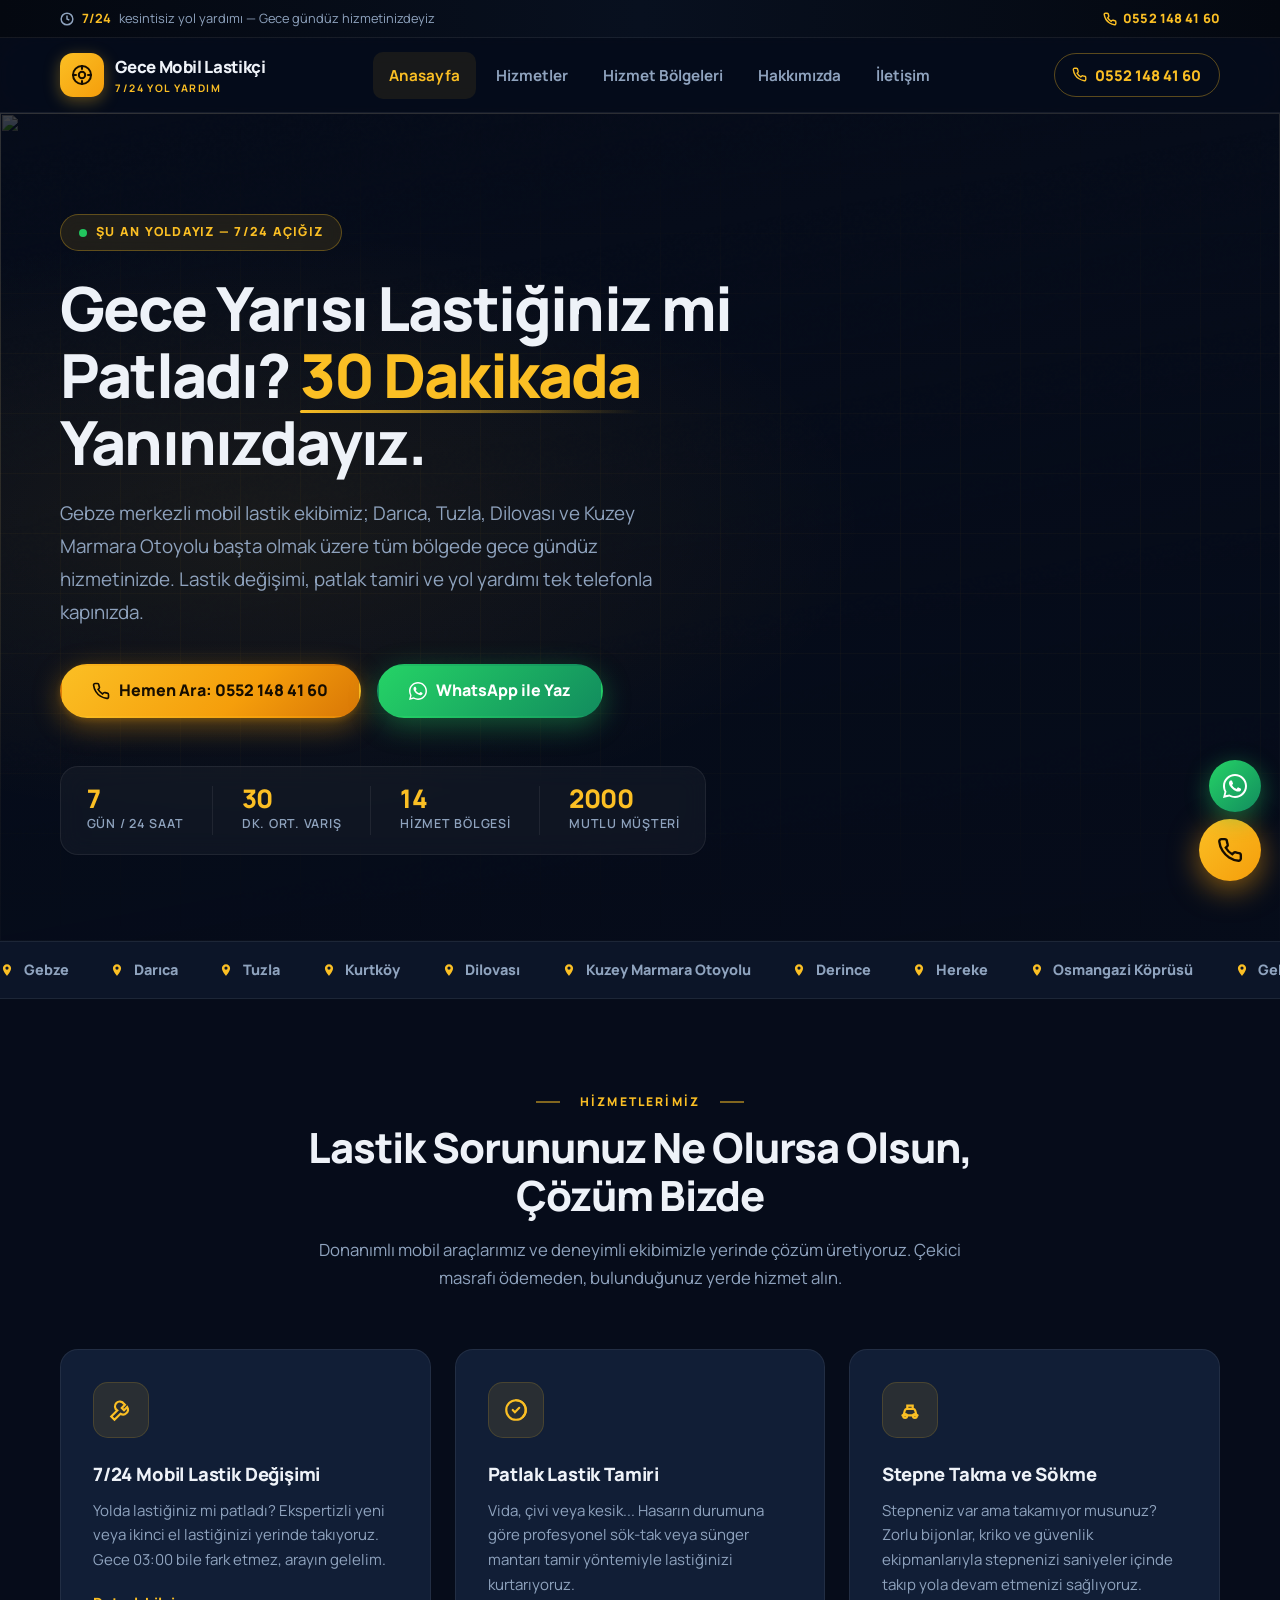
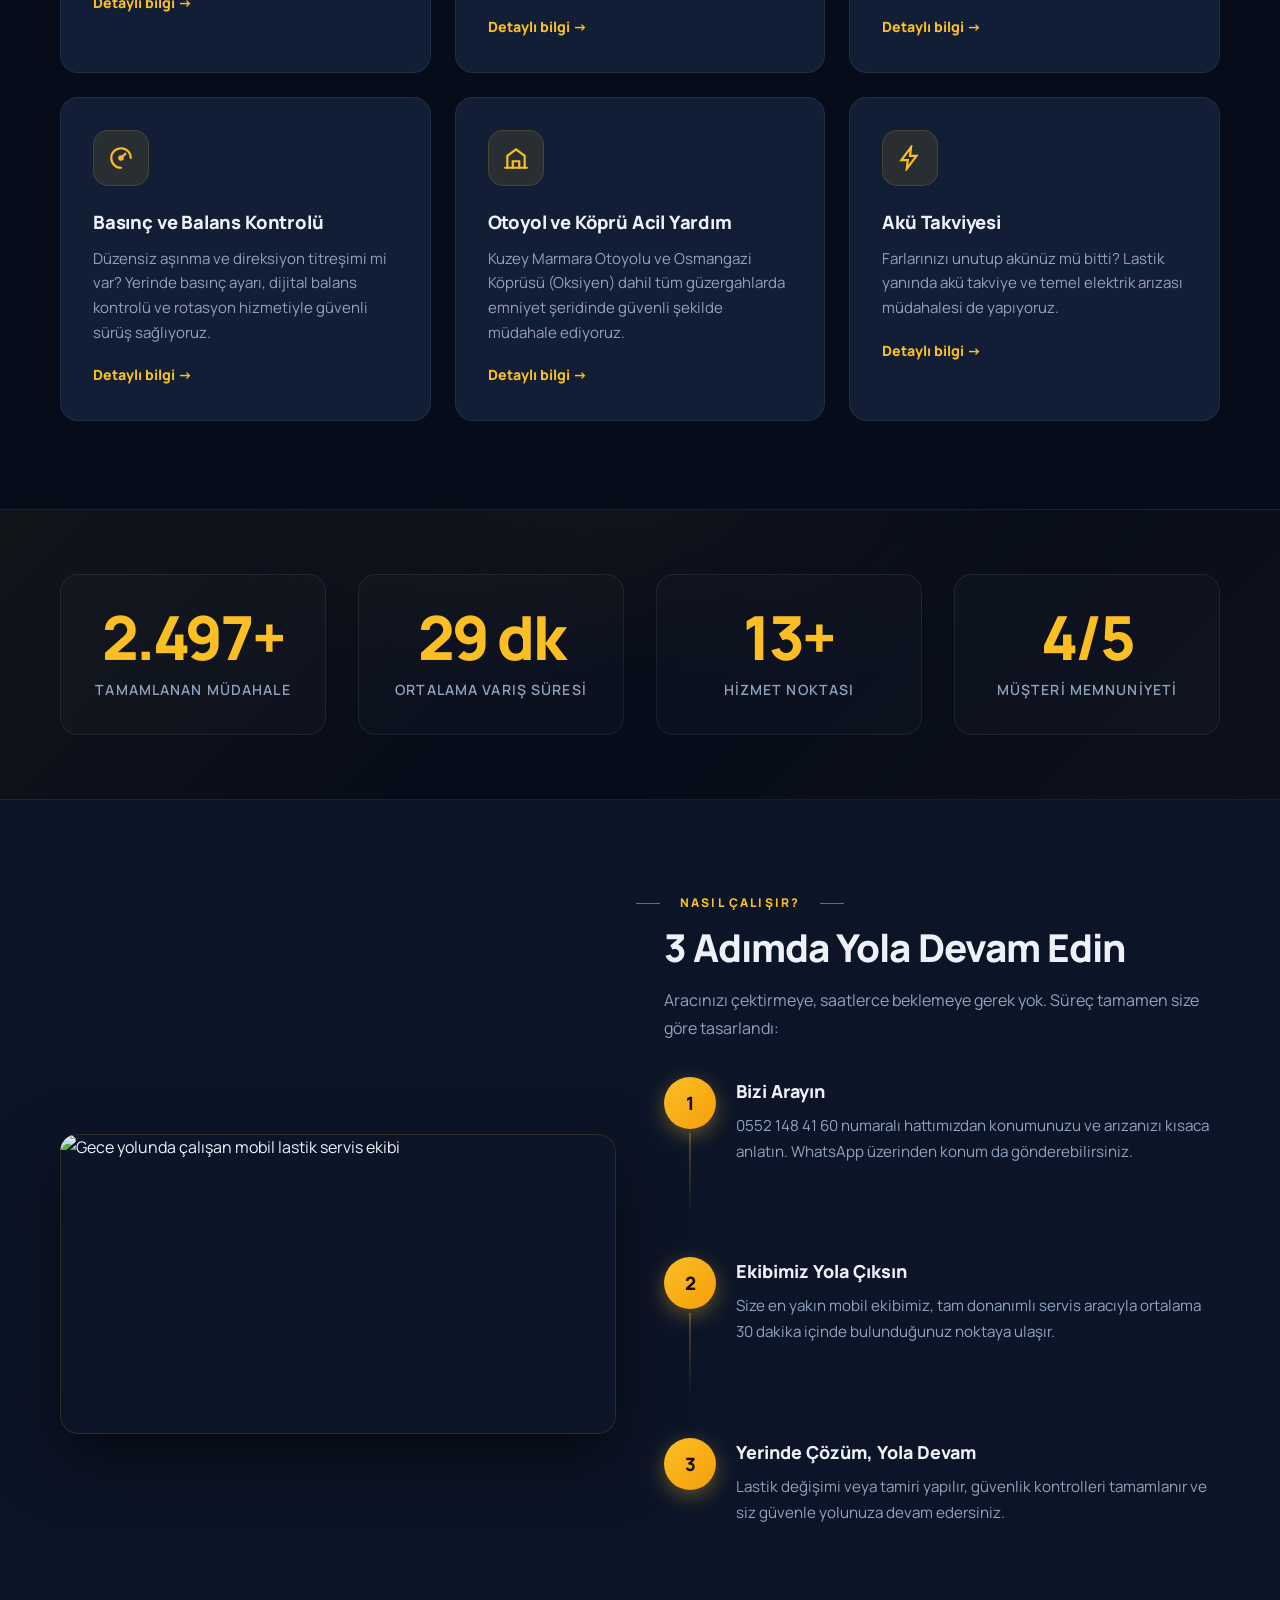
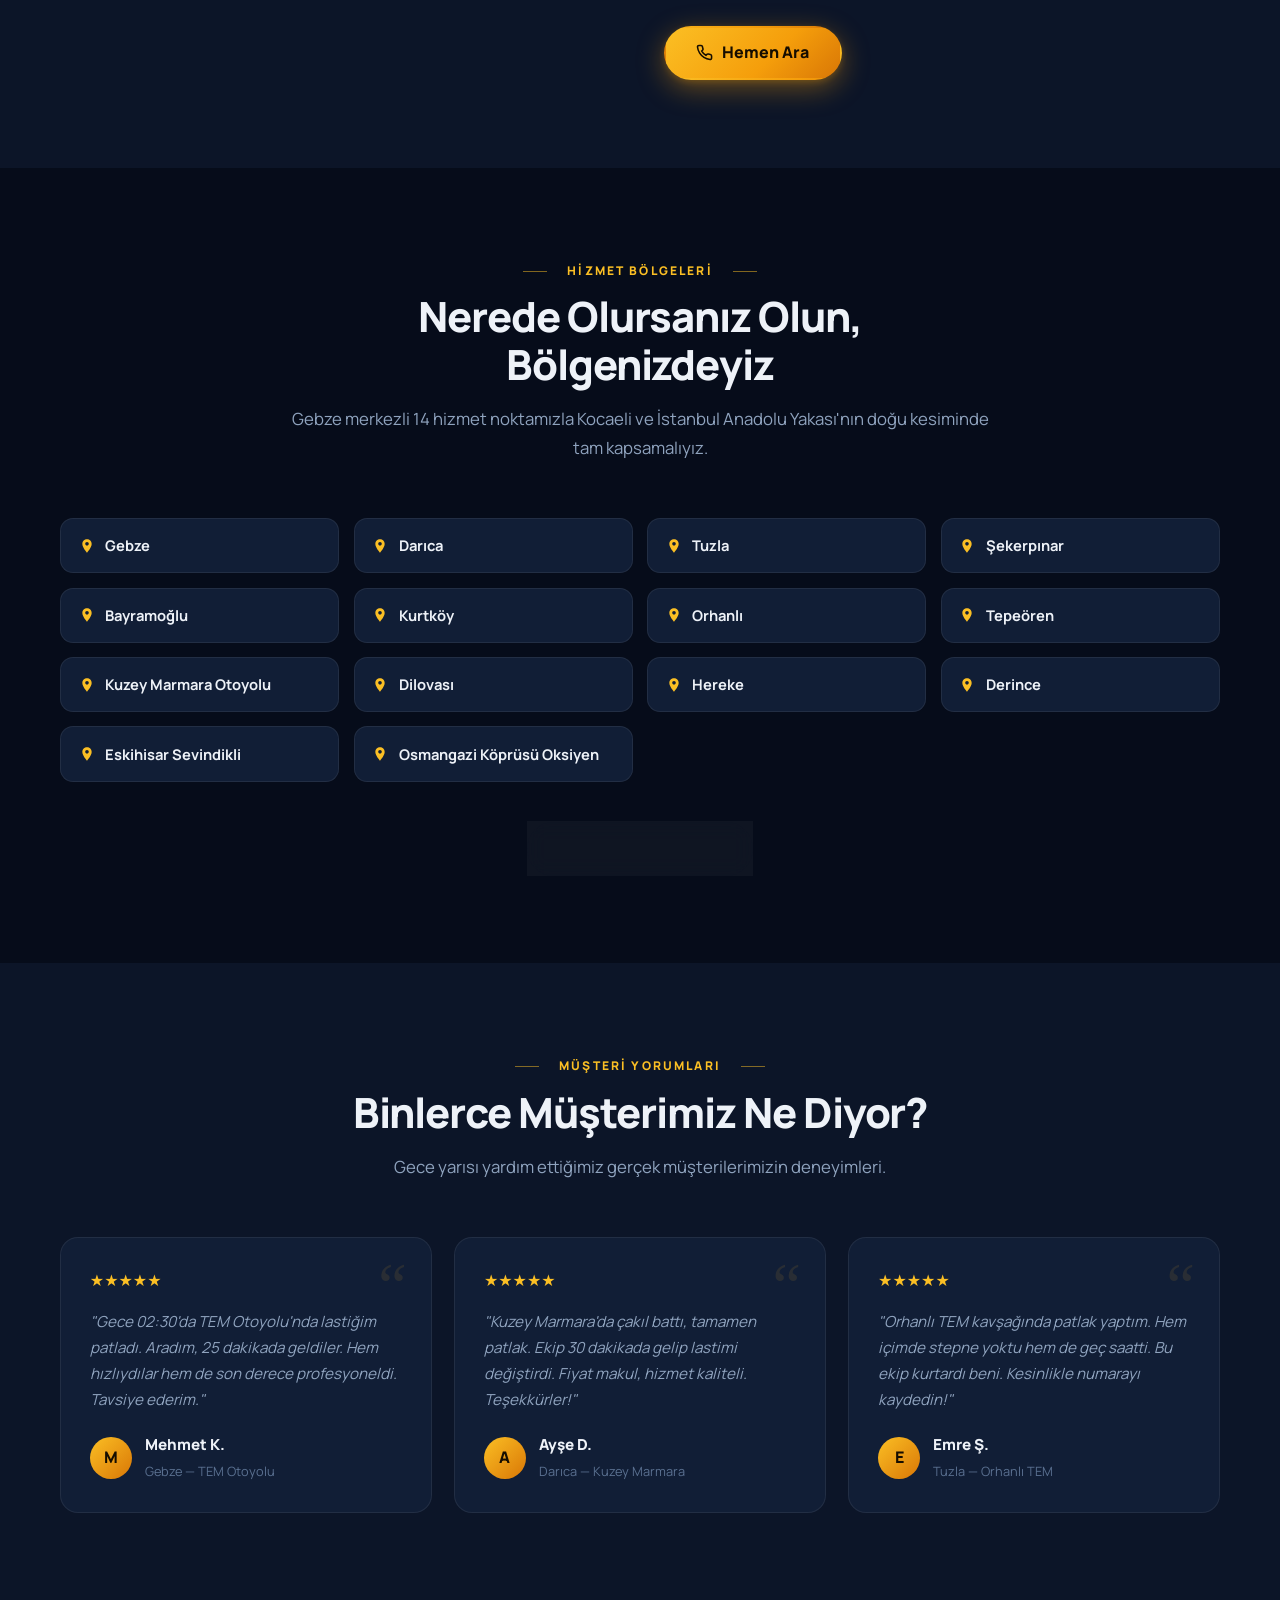
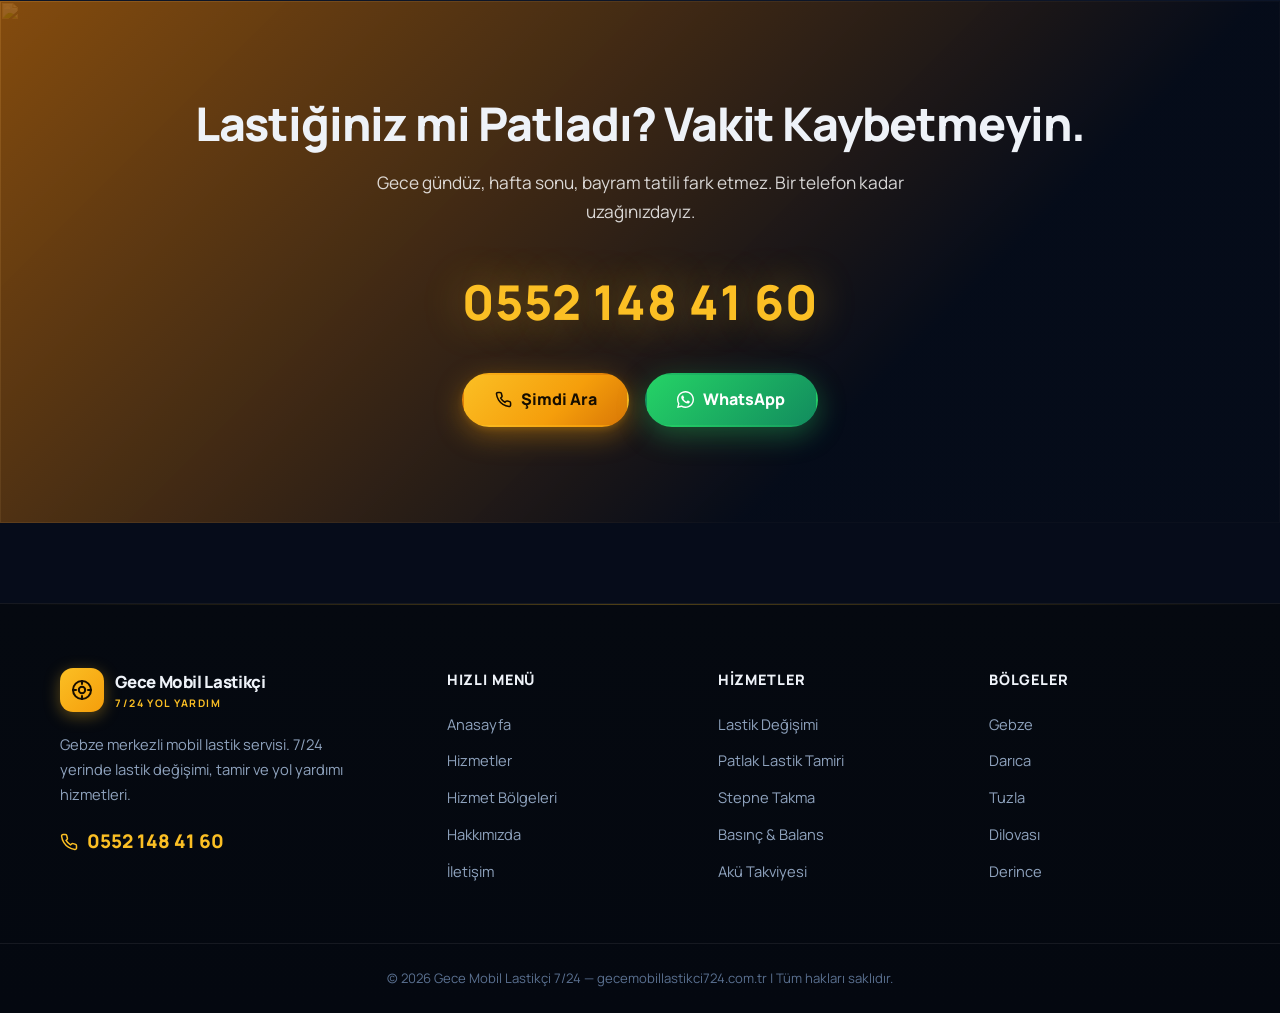
==== index.html @ 2368f2b9 "feat: initial production release - Premium dark design system (CSS v2.0) - index.html: hero, service" ====
<!DOCTYPE html>
<html lang="tr">
<head>
  <meta charset="UTF-8">
  <meta name="viewport" content="width=device-width, initial-scale=1.0">
  <title>Gece Mobil Lastikçi 7/24 | Gebze, Darıca, Tuzla 7/24 Yol Yardım</title>
  <meta name="description" content="Gece mobil lastikçi 7/24: Gebze, Darıca, Tuzla, Dilovası, Kocaeli ve çevresinde gece gündüz yanınızdayız. Patlak lastik tamiri, lastik değişimi, stepne takma. 30 dakikada kapınızda: 0552 148 41 60">
  <meta name="keywords" content="gece lastikçi, mobil lastikçi, 7/24 lastikçi, gebze lastikçi, darıca lastikçi, tuzla lastikçi, patlak lastik tamiri, yol yardım, kuzey marmara otoyolu lastikçi">
  <meta name="robots" content="index, follow">
  <meta name="author" content="Gece Mobil Lastikçi 7/24">
  <link rel="canonical" href="https://gecemobillastikci724.com.tr/">
  <meta name="geo.region" content="TR-41">
  <meta name="geo.placename" content="Gebze, Kocaeli">

  <!-- Open Graph -->
  <meta property="og:type" content="website">
  <meta property="og:locale" content="tr_TR">
  <meta property="og:site_name" content="Gece Mobil Lastikçi 7/24">
  <meta property="og:title" content="Gece Mobil Lastikçi 7/24 | Gece Yarısı Bile 30 Dakikada Yanınızda">
  <meta property="og:description" content="Gebze, Darıca, Tuzla, Dilovası ve Kuzey Marmara Otoyolu'nda 7/24 mobil lastik hizmeti. Patlak lastik mi? Hemen arayın: 0552 148 41 60">
  <meta property="og:url" content="https://gecemobillastikci724.com.tr/">
  <meta property="og:image" content="https://images.unsplash.com/photo-1511919884226-fd3cad34687c?w=1200&q=80">

  <!-- Twitter -->
  <meta name="twitter:card" content="summary_large_image">
  <meta name="twitter:title" content="Gece Mobil Lastikçi 7/24 | Gebze - Darıca - Tuzla">
  <meta name="twitter:description" content="7/24 mobil lastik değişimi ve tamir hizmeti. 0552 148 41 60">
  <meta name="twitter:image" content="https://images.unsplash.com/photo-1511919884226-fd3cad34687c?w=1200&q=80">

  <link rel="icon" href="data:image/svg+xml,<svg xmlns='http://www.w3.org/2000/svg' viewBox='0 0 100 100'><circle cx='50' cy='50' r='46' fill='%23f59e0b'/><circle cx='50' cy='50' r='20' fill='%230b1220'/></svg>">
  <link rel="preconnect" href="https://fonts.googleapis.com">
  <link rel="preconnect" href="https://fonts.gstatic.com" crossorigin>
  <link href="https://fonts.googleapis.com/css2?family=Manrope:wght@400;600;700;800;900&display=swap" rel="stylesheet">
  <link rel="stylesheet" href="css/style.css">

  <!-- Yapısal Veri: Yerel İşletme -->
  <script type="application/ld+json">
  {
    "@context": "https://schema.org",
    "@type": "AutoRepair",
    "name": "Gece Mobil Lastikçi 7/24",
    "url": "https://gecemobillastikci724.com.tr/",
    "telephone": "+905521484160",
    "image": "https://images.unsplash.com/photo-1511919884226-fd3cad34687c?w=1200&q=80",
    "priceRange": "₺₺",
    "description": "Gebze ve çevresinde 7/24 gece mobil lastik hizmeti: lastik değişimi, patlak lastik tamiri, stepne takma, otoyol yol yardımı.",
    "address": {
      "@type": "PostalAddress",
      "addressLocality": "Gebze",
      "addressRegion": "Kocaeli",
      "addressCountry": "TR"
    },
    "geo": { "@type": "GeoCoordinates", "latitude": 40.8028, "longitude": 29.4307 },
    "openingHoursSpecification": {
      "@type": "OpeningHoursSpecification",
      "dayOfWeek": ["Monday","Tuesday","Wednesday","Thursday","Friday","Saturday","Sunday"],
      "opens": "00:00",
      "closes": "23:59"
    },
    "areaServed": [
      {"@type":"Place","name":"Gebze"},
      {"@type":"Place","name":"Darıca"},
      {"@type":"Place","name":"Tuzla"},
      {"@type":"Place","name":"Şekerpınar"},
      {"@type":"Place","name":"Bayramoğlu"},
      {"@type":"Place","name":"Kurtköy"},
      {"@type":"Place","name":"Orhanlı"},
      {"@type":"Place","name":"Tepeören"},
      {"@type":"Place","name":"Kuzey Marmara Otoyolu"},
      {"@type":"Place","name":"Dilovası"},
      {"@type":"Place","name":"Hereke"},
      {"@type":"Place","name":"Derince"},
      {"@type":"Place","name":"Eskihisar Sevindikli"},
      {"@type":"Place","name":"Osmangazi Köprüsü Oksiyen"}
    ]
  }
  </script>
</head>
<body>

  <!-- Üst şerit -->
  <div class="topbar">
    <div class="container">
      <span>
        <svg width="14" height="14" viewBox="0 0 24 24" fill="none" stroke="currentColor" stroke-width="2.5"><circle cx="12" cy="12" r="10"/><path d="M12 6v6l4 2"/></svg>
        <strong>7/24</strong> kesintisiz yol yardımı — Gece gündüz hizmetinizdeyiz
      </span>
      <a href="tel:+905521484160" aria-label="Telefon ile ara">
        <svg width="14" height="14" viewBox="0 0 24 24" fill="none" stroke="currentColor" stroke-width="2.5" stroke-linecap="round"><path d="M22 16.92v3a2 2 0 0 1-2.18 2 19.79 19.79 0 0 1-8.63-3.07 19.5 19.5 0 0 1-6-6A19.79 19.79 0 0 1 2.12 4.18 2 2 0 0 1 4.11 2h3a2 2 0 0 1 2 1.72c.13.96.36 1.9.7 2.81a2 2 0 0 1-.45 2.11L8.09 9.91a16 16 0 0 0 6 6l1.27-1.27a2 2 0 0 1 2.11-.45c.91.34 1.85.57 2.81.7A2 2 0 0 1 22 16.92z"/></svg>
        0552 148 41 60
      </a>
    </div>
  </div>

  <!-- Header -->
  <header class="site-header" id="siteHeader">
    <div class="container navbar">
      <a href="index.html" class="brand" aria-label="Gece Mobil Lastikçi 7/24 ana sayfa">
        <span class="brand-badge" aria-hidden="true">
          <svg width="24" height="24" viewBox="0 0 24 24" fill="none" stroke="currentColor" stroke-width="2" stroke-linecap="round"><circle cx="12" cy="12" r="9"/><circle cx="12" cy="12" r="3.2"/><path d="M12 3v3M12 18v3M3 12h3M18 12h3"/></svg>
        </span>
        <span>Gece Mobil Lastikçi<small>7/24 Yol Yardım</small></span>
      </a>

      <nav aria-label="Ana menü">
        <ul class="nav-links" id="navLinks">
          <li><a href="index.html" class="active" aria-current="page">Anasayfa</a></li>
          <li><a href="hizmetler.html">Hizmetler</a></li>
          <li><a href="hizmet-bolgeleri.html">Hizmet Bölgeleri</a></li>
          <li><a href="hakkimizda.html">Hakkımızda</a></li>
          <li><a href="iletisim.html">İletişim</a></li>
        </ul>
      </nav>

      <a href="tel:+905521484160" class="nav-cta">
        <svg width="15" height="15" viewBox="0 0 24 24" fill="none" stroke="currentColor" stroke-width="2.2" stroke-linecap="round"><path d="M22 16.92v3a2 2 0 0 1-2.18 2 19.79 19.79 0 0 1-8.63-3.07 19.5 19.5 0 0 1-6-6A19.79 19.79 0 0 1 2.12 4.18 2 2 0 0 1 4.11 2h3a2 2 0 0 1 2 1.72c.13.96.36 1.9.7 2.81a2 2 0 0 1-.45 2.11L8.09 9.91a16 16 0 0 0 6 6l1.27-1.27a2 2 0 0 1 2.11-.45c.91.34 1.85.57 2.81.7A2 2 0 0 1 22 16.92z"/></svg>
        0552 148 41 60
      </a>

      <button class="hamburger" id="hamburgerBtn" aria-label="Menüyü aç" aria-expanded="false" aria-controls="navLinks">
        <svg width="22" height="22" viewBox="0 0 24 24" fill="none" stroke="currentColor" stroke-width="2" stroke-linecap="round"><path d="M4 7h16M4 12h16M4 17h16"/></svg>
      </button>
    </div>
  </header>

  <main>
    <!-- Hero -->
    <section class="hero">
      <div class="hero-bg" aria-hidden="true">
        <img src="https://images.unsplash.com/photo-1511919884226-fd3cad34687c?w=1600&q=80" alt="" loading="eager" fetchpriority="high">
      </div>
      <div class="container">
        <div class="hero-content">
          <span class="hero-badge reveal">
            <span class="pulse-dot"></span>
            Şu an yoldayız — 7/24 açığız
          </span>
          <h1 class="reveal delay-1">
            Gece Yarısı Lastiğiniz mi Patladı?
            <span class="hl">30 Dakikada</span> Yanınızdayız.
          </h1>
          <p class="lead reveal delay-2">
            Gebze merkezli mobil lastik ekibimiz; Darıca, Tuzla, Dilovası ve Kuzey Marmara Otoyolu başta olmak üzere tüm bölgede gece gündüz hizmetinizde. Lastik değişimi, patlak tamiri ve yol yardımı tek telefonla kapınızda.
          </p>
          <div class="hero-actions reveal delay-3">
            <a href="tel:+905521484160" class="btn btn-primary" id="heroCallBtn">
              <svg width="18" height="18" viewBox="0 0 24 24" fill="none" stroke="currentColor" stroke-width="2.2" stroke-linecap="round"><path d="M22 16.92v3a2 2 0 0 1-2.18 2 19.79 19.79 0 0 1-8.63-3.07 19.5 19.5 0 0 1-6-6A19.79 19.79 0 0 1 2.12 4.18 2 2 0 0 1 4.11 2h3a2 2 0 0 1 2 1.72c.13.96.36 1.9.7 2.81a2 2 0 0 1-.45 2.11L8.09 9.91a16 16 0 0 0 6 6l1.27-1.27a2 2 0 0 1 2.11-.45c.91.34 1.85.57 2.81.7A2 2 0 0 1 22 16.92z"/></svg>
              Hemen Ara: 0552 148 41 60
            </a>
            <a href="https://wa.me/905521484160?text=Merhaba%2C%20lastik%20yard%C4%B1m%C4%B1na%20ihtiyac%C4%B1m%20var." class="btn btn-whatsapp" id="heroWhatsappBtn" target="_blank" rel="noopener">
              <svg width="18" height="18" viewBox="0 0 24 24" fill="currentColor"><path d="M17.472 14.382c-.297-.149-1.758-.867-2.03-.967-.273-.099-.471-.148-.67.15-.197.297-.767.966-.94 1.164-.173.199-.347.223-.644.075-.297-.15-1.255-.463-2.39-1.475-.883-.788-1.48-1.761-1.653-2.059-.173-.297-.018-.458.13-.606.134-.133.298-.347.446-.52.149-.174.198-.298.298-.497.099-.198.05-.371-.025-.52-.075-.149-.669-1.612-.916-2.207-.242-.579-.487-.5-.669-.51-.173-.008-.371-.01-.57-.01-.198 0-.52.074-.792.372-.272.297-1.04 1.016-1.04 2.479 0 1.462 1.065 2.875 1.213 3.074.149.198 2.096 3.2 5.077 4.487.709.306 1.262.489 1.694.625.712.227 1.36.195 1.871.118.571-.085 1.758-.719 2.006-1.413.248-.694.248-1.289.173-1.413-.074-.124-.272-.198-.57-.347z"/><path d="M12 0C5.373 0 0 5.373 0 12c0 2.136.564 4.14 1.544 5.872L0 24l6.296-1.516A11.946 11.946 0 0 0 12 24c6.627 0 12-5.373 12-12S18.627 0 12 0zm0 22c-1.89 0-3.667-.498-5.214-1.37l-.374-.216-3.875.933.974-3.778-.234-.389A9.955 9.955 0 0 1 2 12C2 6.477 6.477 2 12 2s10 4.477 10 10-4.477 10-10 10z"/></svg>
              WhatsApp ile Yaz
            </a>
          </div>
          <div class="hero-trust reveal delay-4">
            <div class="hero-trust-item">
              <strong data-count="7">7</strong>
              <span>Gün / 24 Saat</span>
            </div>
            <div class="hero-trust-item">
              <strong data-count="30">30</strong>
              <span>Dk. Ort. Varış</span>
            </div>
            <div class="hero-trust-item">
              <strong data-count="14">14</strong>
              <span>Hizmet Bölgesi</span>
            </div>
            <div class="hero-trust-item">
              <strong data-count="2000">2000</strong>
              <span>Mutlu Müşteri</span>
            </div>
          </div>
        </div>
      </div>
    </section>

    <!-- Bölge şeridi -->
    <div class="marquee" aria-hidden="true">
      <div class="marquee-track">
        <span><svg width="14" height="14" viewBox="0 0 24 24" fill="currentColor"><path d="M12 2C8.13 2 5 5.13 5 9c0 5.25 7 13 7 13s7-7.75 7-13c0-3.87-3.13-7-7-7zm0 9.5A2.5 2.5 0 1 1 12 6a2.5 2.5 0 0 1 0 5.5z"/></svg>Gebze</span>
        <span><svg width="14" height="14" viewBox="0 0 24 24" fill="currentColor"><path d="M12 2C8.13 2 5 5.13 5 9c0 5.25 7 13 7 13s7-7.75 7-13c0-3.87-3.13-7-7-7zm0 9.5A2.5 2.5 0 1 1 12 6a2.5 2.5 0 0 1 0 5.5z"/></svg>Darıca</span>
        <span><svg width="14" height="14" viewBox="0 0 24 24" fill="currentColor"><path d="M12 2C8.13 2 5 5.13 5 9c0 5.25 7 13 7 13s7-7.75 7-13c0-3.87-3.13-7-7-7zm0 9.5A2.5 2.5 0 1 1 12 6a2.5 2.5 0 0 1 0 5.5z"/></svg>Tuzla</span>
        <span><svg width="14" height="14" viewBox="0 0 24 24" fill="currentColor"><path d="M12 2C8.13 2 5 5.13 5 9c0 5.25 7 13 7 13s7-7.75 7-13c0-3.87-3.13-7-7-7zm0 9.5A2.5 2.5 0 1 1 12 6a2.5 2.5 0 0 1 0 5.5z"/></svg>Kurtköy</span>
        <span><svg width="14" height="14" viewBox="0 0 24 24" fill="currentColor"><path d="M12 2C8.13 2 5 5.13 5 9c0 5.25 7 13 7 13s7-7.75 7-13c0-3.87-3.13-7-7-7zm0 9.5A2.5 2.5 0 1 1 12 6a2.5 2.5 0 0 1 0 5.5z"/></svg>Dilovası</span>
        <span><svg width="14" height="14" viewBox="0 0 24 24" fill="currentColor"><path d="M12 2C8.13 2 5 5.13 5 9c0 5.25 7 13 7 13s7-7.75 7-13c0-3.87-3.13-7-7-7zm0 9.5A2.5 2.5 0 1 1 12 6a2.5 2.5 0 0 1 0 5.5z"/></svg>Kuzey Marmara Otoyolu</span>
        <span><svg width="14" height="14" viewBox="0 0 24 24" fill="currentColor"><path d="M12 2C8.13 2 5 5.13 5 9c0 5.25 7 13 7 13s7-7.75 7-13c0-3.87-3.13-7-7-7zm0 9.5A2.5 2.5 0 1 1 12 6a2.5 2.5 0 0 1 0 5.5z"/></svg>Derince</span>
        <span><svg width="14" height="14" viewBox="0 0 24 24" fill="currentColor"><path d="M12 2C8.13 2 5 5.13 5 9c0 5.25 7 13 7 13s7-7.75 7-13c0-3.87-3.13-7-7-7zm0 9.5A2.5 2.5 0 1 1 12 6a2.5 2.5 0 0 1 0 5.5z"/></svg>Hereke</span>
        <span><svg width="14" height="14" viewBox="0 0 24 24" fill="currentColor"><path d="M12 2C8.13 2 5 5.13 5 9c0 5.25 7 13 7 13s7-7.75 7-13c0-3.87-3.13-7-7-7zm0 9.5A2.5 2.5 0 1 1 12 6a2.5 2.5 0 0 1 0 5.5z"/></svg>Osmangazi Köprüsü</span>
        <!-- Tekrar (sonsuz döngü için) -->
        <span><svg width="14" height="14" viewBox="0 0 24 24" fill="currentColor"><path d="M12 2C8.13 2 5 5.13 5 9c0 5.25 7 13 7 13s7-7.75 7-13c0-3.87-3.13-7-7-7zm0 9.5A2.5 2.5 0 1 1 12 6a2.5 2.5 0 0 1 0 5.5z"/></svg>Gebze</span>
        <span><svg width="14" height="14" viewBox="0 0 24 24" fill="currentColor"><path d="M12 2C8.13 2 5 5.13 5 9c0 5.25 7 13 7 13s7-7.75 7-13c0-3.87-3.13-7-7-7zm0 9.5A2.5 2.5 0 1 1 12 6a2.5 2.5 0 0 1 0 5.5z"/></svg>Darıca</span>
        <span><svg width="14" height="14" viewBox="0 0 24 24" fill="currentColor"><path d="M12 2C8.13 2 5 5.13 5 9c0 5.25 7 13 7 13s7-7.75 7-13c0-3.87-3.13-7-7-7zm0 9.5A2.5 2.5 0 1 1 12 6a2.5 2.5 0 0 1 0 5.5z"/></svg>Tuzla</span>
        <span><svg width="14" height="14" viewBox="0 0 24 24" fill="currentColor"><path d="M12 2C8.13 2 5 5.13 5 9c0 5.25 7 13 7 13s7-7.75 7-13c0-3.87-3.13-7-7-7zm0 9.5A2.5 2.5 0 1 1 12 6a2.5 2.5 0 0 1 0 5.5z"/></svg>Kurtköy</span>
        <span><svg width="14" height="14" viewBox="0 0 24 24" fill="currentColor"><path d="M12 2C8.13 2 5 5.13 5 9c0 5.25 7 13 7 13s7-7.75 7-13c0-3.87-3.13-7-7-7zm0 9.5A2.5 2.5 0 1 1 12 6a2.5 2.5 0 0 1 0 5.5z"/></svg>Dilovası</span>
        <span><svg width="14" height="14" viewBox="0 0 24 24" fill="currentColor"><path d="M12 2C8.13 2 5 5.13 5 9c0 5.25 7 13 7 13s7-7.75 7-13c0-3.87-3.13-7-7-7zm0 9.5A2.5 2.5 0 1 1 12 6a2.5 2.5 0 0 1 0 5.5z"/></svg>Kuzey Marmara Otoyolu</span>
        <span><svg width="14" height="14" viewBox="0 0 24 24" fill="currentColor"><path d="M12 2C8.13 2 5 5.13 5 9c0 5.25 7 13 7 13s7-7.75 7-13c0-3.87-3.13-7-7-7zm0 9.5A2.5 2.5 0 1 1 12 6a2.5 2.5 0 0 1 0 5.5z"/></svg>Derince</span>
        <span><svg width="14" height="14" viewBox="0 0 24 24" fill="currentColor"><path d="M12 2C8.13 2 5 5.13 5 9c0 5.25 7 13 7 13s7-7.75 7-13c0-3.87-3.13-7-7-7zm0 9.5A2.5 2.5 0 1 1 12 6a2.5 2.5 0 0 1 0 5.5z"/></svg>Hereke</span>
        <span><svg width="14" height="14" viewBox="0 0 24 24" fill="currentColor"><path d="M12 2C8.13 2 5 5.13 5 9c0 5.25 7 13 7 13s7-7.75 7-13c0-3.87-3.13-7-7-7zm0 9.5A2.5 2.5 0 1 1 12 6a2.5 2.5 0 0 1 0 5.5z"/></svg>Osmangazi Köprüsü</span>
      </div>
    </div>

    <!-- Hizmetler -->
    <section class="section" id="hizmetler">
      <div class="container">
        <div class="section-head reveal">
          <span class="eyebrow">Hizmetlerimiz</span>
          <h2>Lastik Sorununuz Ne Olursa Olsun, Çözüm Bizde</h2>
          <p>Donanımlı mobil araçlarımız ve deneyimli ekibimizle yerinde çözüm üretiyoruz. Çekici masrafı ödemeden, bulunduğunuz yerde hizmet alın.</p>
        </div>
        <div class="grid grid-3">

          <article class="card reveal delay-1">
            <div class="card-icon" aria-hidden="true">
              <svg width="26" height="26" viewBox="0 0 24 24" fill="none" stroke="currentColor" stroke-width="2" stroke-linecap="round"><path d="M14.7 6.3a4.5 4.5 0 1 0-6.2 6.2L3 18l3 3 5.5-5.5a4.5 4.5 0 0 0 6.2-6.2l-2.9 2.9-2.1-2.1 2.9-2.9z"/></svg>
            </div>
            <h3>7/24 Mobil Lastik Değişimi</h3>
            <p>Yolda lastiğiniz mi patladı? Ekspertizli yeni veya ikinci el lastiğinizi yerinde takıyoruz. Gece 03:00 bile fark etmez, arayın gelelim.</p>
            <a class="more" href="hizmetler.html">Detaylı bilgi &rarr;</a>
          </article>

          <article class="card reveal delay-2">
            <div class="card-icon" aria-hidden="true">
              <svg width="26" height="26" viewBox="0 0 24 24" fill="none" stroke="currentColor" stroke-width="2" stroke-linecap="round"><circle cx="12" cy="12" r="9"/><path d="M12 3a9 9 0 0 1 6.36 15.36"/><path d="m9 12 2 2 4-4"/></svg>
            </div>
            <h3>Patlak Lastik Tamiri</h3>
            <p>Vida, çivi veya kesik... Hasarın durumuna göre profesyonel sök-tak veya sünger mantarı tamir yöntemiyle lastiğinizi kurtarıyoruz.</p>
            <a class="more" href="hizmetler.html">Detaylı bilgi &rarr;</a>
          </article>

          <article class="card reveal delay-3">
            <div class="card-icon" aria-hidden="true">
              <svg width="26" height="26" viewBox="0 0 24 24" fill="none" stroke="currentColor" stroke-width="2" stroke-linecap="round"><path d="M5 17h14M6 17l1.2-4.5A2 2 0 0 1 9.1 11h5.8a2 2 0 0 1 1.9 1.5L18 17"/><circle cx="7.5" cy="17.5" r="1.8"/><circle cx="16.5" cy="17.5" r="1.8"/><path d="M9.5 11V8h5v3"/></svg>
            </div>
            <h3>Stepne Takma ve Sökme</h3>
            <p>Stepneniz var ama takamıyor musunuz? Zorlu bijonlar, kriko ve güvenlik ekipmanlarıyla stepnenizi saniyeler içinde takıp yola devam etmenizi sağlıyoruz.</p>
            <a class="more" href="hizmetler.html">Detaylı bilgi &rarr;</a>
          </article>

          <article class="card reveal delay-1">
            <div class="card-icon" aria-hidden="true">
              <svg width="26" height="26" viewBox="0 0 24 24" fill="none" stroke="currentColor" stroke-width="2" stroke-linecap="round"><path d="M12 21a9 9 0 1 1 9-9"/><path d="M12 12l4-4"/><circle cx="12" cy="12" r="1.5"/></svg>
            </div>
            <h3>Basınç ve Balans Kontrolü</h3>
            <p>Düzensiz aşınma ve direksiyon titreşimi mi var? Yerinde basınç ayarı, dijital balans kontrolü ve rotasyon hizmetiyle güvenli sürüş sağlıyoruz.</p>
            <a class="more" href="hizmetler.html">Detaylı bilgi &rarr;</a>
          </article>

          <article class="card reveal delay-2">
            <div class="card-icon" aria-hidden="true">
              <svg width="26" height="26" viewBox="0 0 24 24" fill="none" stroke="currentColor" stroke-width="2" stroke-linecap="round"><path d="M4 21V10l8-6 8 6v11"/><path d="M2 21h20"/><path d="M9 21v-6h6v6"/></svg>
            </div>
            <h3>Otoyol ve Köprü Acil Yardım</h3>
            <p>Kuzey Marmara Otoyolu ve Osmangazi Köprüsü (Oksiyen) dahil tüm güzergahlarda emniyet şeridinde güvenli şekilde müdahale ediyoruz.</p>
            <a class="more" href="hizmetler.html">Detaylı bilgi &rarr;</a>
          </article>

          <article class="card reveal delay-3">
            <div class="card-icon" aria-hidden="true">
              <svg width="26" height="26" viewBox="0 0 24 24" fill="none" stroke="currentColor" stroke-width="2" stroke-linecap="round"><path d="M13 2 4 14h6l-1 8 9-12h-6l1-8z"/></svg>
            </div>
            <h3>Akü Takviyesi</h3>
            <p>Farlarınızı unutup akünüz mü bitti? Lastik yanında akü takviye ve temel elektrik arızası müdahalesi de yapıyoruz.</p>
            <a class="more" href="hizmetler.html">Detaylı bilgi &rarr;</a>
          </article>

        </div>
      </div>
    </section>

    <!-- İstatistik bölümü -->
    <section class="stats-section">
      <div class="container">
        <div class="stats-grid">
          <div class="stat-card reveal delay-1">
            <span class="stat-number" data-count="2500" data-suffix="+">2500+</span>
            <span class="stat-label">Tamamlanan Müdahale</span>
          </div>
          <div class="stat-card reveal delay-2">
            <span class="stat-number" data-count="30" data-suffix=" dk">30 dk</span>
            <span class="stat-label">Ortalama Varış Süresi</span>
          </div>
          <div class="stat-card reveal delay-3">
            <span class="stat-number" data-count="14" data-suffix="+">14+</span>
            <span class="stat-label">Hizmet Noktası</span>
          </div>
          <div class="stat-card reveal delay-4">
            <span class="stat-number" data-count="5" data-suffix="/5">5/5</span>
            <span class="stat-label">Müşteri Memnuniyeti</span>
          </div>
        </div>
      </div>
    </section>

    <!-- Nasıl çalışır + görsel -->
    <section class="section section-alt">
      <div class="container split">
        <div class="split-media reveal-left">
          <img src="https://images.unsplash.com/photo-1504307651254-35680f356dfd?w=1000&q=80" alt="Gece yolunda çalışan mobil lastik servis ekibi" loading="lazy">
        </div>
        <div class="reveal-right">
          <span class="eyebrow">Nasıl Çalışır?</span>
          <h2>3 Adımda Yola Devam Edin</h2>
          <p>Aracınızı çektirmeye, saatlerce beklemeye gerek yok. Süreç tamamen size göre tasarlandı:</p>
          <div class="steps" style="margin-top:2.2rem">
            <div class="step">
              <h3>Bizi Arayın</h3>
              <p>0552 148 41 60 numaralı hattımızdan konumunuzu ve arızanızı kısaca anlatın. WhatsApp üzerinden konum da gönderebilirsiniz.</p>
            </div>
            <div class="step">
              <h3>Ekibimiz Yola Çıksın</h3>
              <p>Size en yakın mobil ekibimiz, tam donanımlı servis aracıyla ortalama 30 dakika içinde bulunduğunuz noktaya ulaşır.</p>
            </div>
            <div class="step">
              <h3>Yerinde Çözüm, Yola Devam</h3>
              <p>Lastik değişimi veya tamiri yapılır, güvenlik kontrolleri tamamlanır ve siz güvenle yolunuza devam edersiniz.</p>
            </div>
          </div>
          <a href="tel:+905521484160" class="btn btn-primary" style="margin-top:0.5rem">
            <svg width="17" height="17" viewBox="0 0 24 24" fill="none" stroke="currentColor" stroke-width="2.2" stroke-linecap="round"><path d="M22 16.92v3a2 2 0 0 1-2.18 2 19.79 19.79 0 0 1-8.63-3.07 19.5 19.5 0 0 1-6-6A19.79 19.79 0 0 1 2.12 4.18 2 2 0 0 1 4.11 2h3a2 2 0 0 1 2 1.72c.13.96.36 1.9.7 2.81a2 2 0 0 1-.45 2.11L8.09 9.91a16 16 0 0 0 6 6l1.27-1.27a2 2 0 0 1 2.11-.45c.91.34 1.85.57 2.81.7A2 2 0 0 1 22 16.92z"/></svg>
            Hemen Ara
          </a>
        </div>
      </div>
    </section>

    <!-- Bölgeler önizleme -->
    <section class="section">
      <div class="container">
        <div class="section-head reveal">
          <span class="eyebrow">Hizmet Bölgeleri</span>
          <h2>Nerede Olursanız Olun, Bölgenizdeyiz</h2>
          <p>Gebze merkezli 14 hizmet noktamızla Kocaeli ve İstanbul Anadolu Yakası'nın doğu kesiminde tam kapsamalıyız.</p>
        </div>
        <div class="regions-grid reveal delay-1">
          <a class="region-chip" href="hizmet-bolgeleri.html"><svg width="16" height="16" viewBox="0 0 24 24" fill="currentColor"><path d="M12 2C8.13 2 5 5.13 5 9c0 5.25 7 13 7 13s7-7.75 7-13c0-3.87-3.13-7-7-7zm0 9.5A2.5 2.5 0 1 1 12 6a2.5 2.5 0 0 1 0 5.5z"/></svg>Gebze</a>
          <a class="region-chip" href="hizmet-bolgeleri.html"><svg width="16" height="16" viewBox="0 0 24 24" fill="currentColor"><path d="M12 2C8.13 2 5 5.13 5 9c0 5.25 7 13 7 13s7-7.75 7-13c0-3.87-3.13-7-7-7zm0 9.5A2.5 2.5 0 1 1 12 6a2.5 2.5 0 0 1 0 5.5z"/></svg>Darıca</a>
          <a class="region-chip" href="hizmet-bolgeleri.html"><svg width="16" height="16" viewBox="0 0 24 24" fill="currentColor"><path d="M12 2C8.13 2 5 5.13 5 9c0 5.25 7 13 7 13s7-7.75 7-13c0-3.87-3.13-7-7-7zm0 9.5A2.5 2.5 0 1 1 12 6a2.5 2.5 0 0 1 0 5.5z"/></svg>Tuzla</a>
          <a class="region-chip" href="hizmet-bolgeleri.html"><svg width="16" height="16" viewBox="0 0 24 24" fill="currentColor"><path d="M12 2C8.13 2 5 5.13 5 9c0 5.25 7 13 7 13s7-7.75 7-13c0-3.87-3.13-7-7-7zm0 9.5A2.5 2.5 0 1 1 12 6a2.5 2.5 0 0 1 0 5.5z"/></svg>Şekerpınar</a>
          <a class="region-chip" href="hizmet-bolgeleri.html"><svg width="16" height="16" viewBox="0 0 24 24" fill="currentColor"><path d="M12 2C8.13 2 5 5.13 5 9c0 5.25 7 13 7 13s7-7.75 7-13c0-3.87-3.13-7-7-7zm0 9.5A2.5 2.5 0 1 1 12 6a2.5 2.5 0 0 1 0 5.5z"/></svg>Bayramoğlu</a>
          <a class="region-chip" href="hizmet-bolgeleri.html"><svg width="16" height="16" viewBox="0 0 24 24" fill="currentColor"><path d="M12 2C8.13 2 5 5.13 5 9c0 5.25 7 13 7 13s7-7.75 7-13c0-3.87-3.13-7-7-7zm0 9.5A2.5 2.5 0 1 1 12 6a2.5 2.5 0 0 1 0 5.5z"/></svg>Kurtköy</a>
          <a class="region-chip" href="hizmet-bolgeleri.html"><svg width="16" height="16" viewBox="0 0 24 24" fill="currentColor"><path d="M12 2C8.13 2 5 5.13 5 9c0 5.25 7 13 7 13s7-7.75 7-13c0-3.87-3.13-7-7-7zm0 9.5A2.5 2.5 0 1 1 12 6a2.5 2.5 0 0 1 0 5.5z"/></svg>Orhanlı</a>
          <a class="region-chip" href="hizmet-bolgeleri.html"><svg width="16" height="16" viewBox="0 0 24 24" fill="currentColor"><path d="M12 2C8.13 2 5 5.13 5 9c0 5.25 7 13 7 13s7-7.75 7-13c0-3.87-3.13-7-7-7zm0 9.5A2.5 2.5 0 1 1 12 6a2.5 2.5 0 0 1 0 5.5z"/></svg>Tepeören</a>
          <a class="region-chip" href="hizmet-bolgeleri.html"><svg width="16" height="16" viewBox="0 0 24 24" fill="currentColor"><path d="M12 2C8.13 2 5 5.13 5 9c0 5.25 7 13 7 13s7-7.75 7-13c0-3.87-3.13-7-7-7zm0 9.5A2.5 2.5 0 1 1 12 6a2.5 2.5 0 0 1 0 5.5z"/></svg>Kuzey Marmara Otoyolu</a>
          <a class="region-chip" href="hizmet-bolgeleri.html"><svg width="16" height="16" viewBox="0 0 24 24" fill="currentColor"><path d="M12 2C8.13 2 5 5.13 5 9c0 5.25 7 13 7 13s7-7.75 7-13c0-3.87-3.13-7-7-7zm0 9.5A2.5 2.5 0 1 1 12 6a2.5 2.5 0 0 1 0 5.5z"/></svg>Dilovası</a>
          <a class="region-chip" href="hizmet-bolgeleri.html"><svg width="16" height="16" viewBox="0 0 24 24" fill="currentColor"><path d="M12 2C8.13 2 5 5.13 5 9c0 5.25 7 13 7 13s7-7.75 7-13c0-3.87-3.13-7-7-7zm0 9.5A2.5 2.5 0 1 1 12 6a2.5 2.5 0 0 1 0 5.5z"/></svg>Hereke</a>
          <a class="region-chip" href="hizmet-bolgeleri.html"><svg width="16" height="16" viewBox="0 0 24 24" fill="currentColor"><path d="M12 2C8.13 2 5 5.13 5 9c0 5.25 7 13 7 13s7-7.75 7-13c0-3.87-3.13-7-7-7zm0 9.5A2.5 2.5 0 1 1 12 6a2.5 2.5 0 0 1 0 5.5z"/></svg>Derince</a>
          <a class="region-chip" href="hizmet-bolgeleri.html"><svg width="16" height="16" viewBox="0 0 24 24" fill="currentColor"><path d="M12 2C8.13 2 5 5.13 5 9c0 5.25 7 13 7 13s7-7.75 7-13c0-3.87-3.13-7-7-7zm0 9.5A2.5 2.5 0 1 1 12 6a2.5 2.5 0 0 1 0 5.5z"/></svg>Eskihisar Sevindikli</a>
          <a class="region-chip" href="hizmet-bolgeleri.html"><svg width="16" height="16" viewBox="0 0 24 24" fill="currentColor"><path d="M12 2C8.13 2 5 5.13 5 9c0 5.25 7 13 7 13s7-7.75 7-13c0-3.87-3.13-7-7-7zm0 9.5A2.5 2.5 0 1 1 12 6a2.5 2.5 0 0 1 0 5.5z"/></svg>Osmangazi Köprüsü Oksiyen</a>
        </div>
        <p style="text-align:center;margin-top:2.5rem" class="reveal">
          <a class="btn btn-ghost" href="hizmet-bolgeleri.html">Tüm Bölgeleri İncele</a>
        </p>
      </div>
    </section>

    <!-- Müşteri Yorumları -->
    <section class="section section-alt">
      <div class="container">
        <div class="section-head reveal">
          <span class="eyebrow">Müşteri Yorumları</span>
          <h2>Binlerce Müşterimiz Ne Diyor?</h2>
          <p>Gece yarısı yardım ettiğimiz gerçek müşterilerimizin deneyimleri.</p>
        </div>
        <div class="reviews-grid">

          <div class="review-card reveal delay-1">
            <div class="review-stars" aria-label="5 yıldız">★★★★★</div>
            <p>"Gece 02:30'da TEM Otoyolu'nda lastiğim patladı. Aradım, 25 dakikada geldiler. Hem hızlıydılar hem de son derece profesyoneldi. Tavsiye ederim."</p>
            <div class="reviewer">
              <div class="reviewer-avatar" aria-hidden="true">M</div>
              <div class="reviewer-info">
                <strong>Mehmet K.</strong>
                <span>Gebze — TEM Otoyolu</span>
              </div>
            </div>
          </div>

          <div class="review-card reveal delay-2">
            <div class="review-stars" aria-label="5 yıldız">★★★★★</div>
            <p>"Kuzey Marmara'da çakıl battı, tamamen patlak. Ekip 30 dakikada gelip lastimi değiştirdi. Fiyat makul, hizmet kaliteli. Teşekkürler!"</p>
            <div class="reviewer">
              <div class="reviewer-avatar" aria-hidden="true">A</div>
              <div class="reviewer-info">
                <strong>Ayşe D.</strong>
                <span>Darıca — Kuzey Marmara</span>
              </div>
            </div>
          </div>

          <div class="review-card reveal delay-3">
            <div class="review-stars" aria-label="5 yıldız">★★★★★</div>
            <p>"Orhanlı TEM kavşağında patlak yaptım. Hem içimde stepne yoktu hem de geç saatti. Bu ekip kurtardı beni. Kesinlikle numarayı kaydedin!"</p>
            <div class="reviewer">
              <div class="reviewer-avatar" aria-hidden="true">E</div>
              <div class="reviewer-info">
                <strong>Emre Ş.</strong>
                <span>Tuzla — Orhanlı TEM</span>
              </div>
            </div>
          </div>

        </div>
      </div>
    </section>

    <!-- CTA -->
    <section class="cta-band">
      <div class="cta-band-bg" aria-hidden="true">
        <img src="https://images.unsplash.com/photo-1477959858617-67f85cf4f1df?w=1600&q=80" alt="" loading="lazy">
      </div>
      <div class="container">
        <h2 class="reveal">Lastiğiniz mi Patladı? Vakit Kaybetmeyin.</h2>
        <p class="reveal delay-1">Gece gündüz, hafta sonu, bayram tatili fark etmez. Bir telefon kadar uzağınızdayız.</p>
        <a class="phone-big reveal delay-2" href="tel:+905521484160">0552 148 41 60</a>
        <div class="cta-band-actions reveal delay-3">
          <a href="tel:+905521484160" class="btn btn-primary">
            <svg width="17" height="17" viewBox="0 0 24 24" fill="none" stroke="currentColor" stroke-width="2.2" stroke-linecap="round"><path d="M22 16.92v3a2 2 0 0 1-2.18 2 19.79 19.79 0 0 1-8.63-3.07 19.5 19.5 0 0 1-6-6A19.79 19.79 0 0 1 2.12 4.18 2 2 0 0 1 4.11 2h3a2 2 0 0 1 2 1.72c.13.96.36 1.9.7 2.81a2 2 0 0 1-.45 2.11L8.09 9.91a16 16 0 0 0 6 6l1.27-1.27a2 2 0 0 1 2.11-.45c.91.34 1.85.57 2.81.7A2 2 0 0 1 22 16.92z"/></svg>
            Şimdi Ara
          </a>
          <a href="https://wa.me/905521484160?text=Merhaba%2C%20lastik%20yard%C4%B1m%C4%B1na%20ihtiyac%C4%B1m%20var." class="btn btn-whatsapp" target="_blank" rel="noopener">
            <svg width="17" height="17" viewBox="0 0 24 24" fill="currentColor"><path d="M17.472 14.382c-.297-.149-1.758-.867-2.03-.967-.273-.099-.471-.148-.67.15-.197.297-.767.966-.94 1.164-.173.199-.347.223-.644.075-.297-.15-1.255-.463-2.39-1.475-.883-.788-1.48-1.761-1.653-2.059-.173-.297-.018-.458.13-.606.134-.133.298-.347.446-.52.149-.174.198-.298.298-.497.099-.198.05-.371-.025-.52-.075-.149-.669-1.612-.916-2.207-.242-.579-.487-.5-.669-.51-.173-.008-.371-.01-.57-.01-.198 0-.52.074-.792.372-.272.297-1.04 1.016-1.04 2.479 0 1.462 1.065 2.875 1.213 3.074.149.198 2.096 3.2 5.077 4.487.709.306 1.262.489 1.694.625.712.227 1.36.195 1.871.118.571-.085 1.758-.719 2.006-1.413.248-.694.248-1.289.173-1.413-.074-.124-.272-.198-.57-.347z"/><path d="M12 0C5.373 0 0 5.373 0 12c0 2.136.564 4.14 1.544 5.872L0 24l6.296-1.516A11.946 11.946 0 0 0 12 24c6.627 0 12-5.373 12-12S18.627 0 12 0zm0 22c-1.89 0-3.667-.498-5.214-1.37l-.374-.216-3.875.933.974-3.778-.234-.389A9.955 9.955 0 0 1 2 12C2 6.477 6.477 2 12 2s10 4.477 10 10-4.477 10-10 10z"/></svg>
            WhatsApp
          </a>
        </div>
      </div>
    </section>
  </main>

  <!-- Footer -->
  <footer class="site-footer">
    <div class="container footer-grid">
      <div>
        <a href="index.html" class="brand" style="margin-bottom:1.2rem;display:inline-flex">
          <span class="brand-badge" aria-hidden="true">
            <svg width="24" height="24" viewBox="0 0 24 24" fill="none" stroke="currentColor" stroke-width="2" stroke-linecap="round"><circle cx="12" cy="12" r="9"/><circle cx="12" cy="12" r="3.2"/><path d="M12 3v3M12 18v3M3 12h3M18 12h3"/></svg>
          </span>
          <span>Gece Mobil Lastikçi<small>7/24 Yol Yardım</small></span>
        </a>
        <p class="footer-about">Gebze merkezli mobil lastik servisi. 7/24 yerinde lastik değişimi, tamir ve yol yardımı hizmetleri.</p>
        <a href="tel:+905521484160" class="footer-phone">
          <svg width="18" height="18" viewBox="0 0 24 24" fill="none" stroke="currentColor" stroke-width="2" stroke-linecap="round"><path d="M22 16.92v3a2 2 0 0 1-2.18 2 19.79 19.79 0 0 1-8.63-3.07 19.5 19.5 0 0 1-6-6A19.79 19.79 0 0 1 2.12 4.18 2 2 0 0 1 4.11 2h3a2 2 0 0 1 2 1.72c.13.96.36 1.9.7 2.81a2 2 0 0 1-.45 2.11L8.09 9.91a16 16 0 0 0 6 6l1.27-1.27a2 2 0 0 1 2.11-.45c.91.34 1.85.57 2.81.7A2 2 0 0 1 22 16.92z"/></svg>
          0552 148 41 60
        </a>
      </div>
      <div>
        <h4>Hızlı Menü</h4>
        <ul>
          <li><a href="index.html">Anasayfa</a></li>
          <li><a href="hizmetler.html">Hizmetler</a></li>
          <li><a href="hizmet-bolgeleri.html">Hizmet Bölgeleri</a></li>
          <li><a href="hakkimizda.html">Hakkımızda</a></li>
          <li><a href="iletisim.html">İletişim</a></li>
        </ul>
      </div>
      <div>
        <h4>Hizmetler</h4>
        <ul>
          <li><a href="hizmetler.html">Lastik Değişimi</a></li>
          <li><a href="hizmetler.html">Patlak Lastik Tamiri</a></li>
          <li><a href="hizmetler.html">Stepne Takma</a></li>
          <li><a href="hizmetler.html">Basınç &amp; Balans</a></li>
          <li><a href="hizmetler.html">Akü Takviyesi</a></li>
        </ul>
      </div>
      <div>
        <h4>Bölgeler</h4>
        <ul>
          <li><a href="hizmet-bolgeleri.html">Gebze</a></li>
          <li><a href="hizmet-bolgeleri.html">Darıca</a></li>
          <li><a href="hizmet-bolgeleri.html">Tuzla</a></li>
          <li><a href="hizmet-bolgeleri.html">Dilovası</a></li>
          <li><a href="hizmet-bolgeleri.html">Derince</a></li>
        </ul>
      </div>
    </div>
    <div class="footer-bottom">
      <div class="container">
        &copy; <span id="year">2026</span> Gece Mobil Lastikçi 7/24 — gecemobillastikci724.com.tr | Tüm hakları saklıdır.
      </div>
    </div>
  </footer>

  <!-- Yüzen arama butonu -->
  <a href="tel:+905521484160" class="float-call" id="floatCall" aria-label="Hemen ara: 0552 148 41 60">
    <svg width="26" height="26" viewBox="0 0 24 24" fill="none" stroke="currentColor" stroke-width="2.2" stroke-linecap="round"><path d="M22 16.92v3a2 2 0 0 1-2.18 2 19.79 19.79 0 0 1-8.63-3.07 19.5 19.5 0 0 1-6-6A19.79 19.79 0 0 1 2.12 4.18 2 2 0 0 1 4.11 2h3a2 2 0 0 1 2 1.72c.13.96.36 1.9.7 2.81a2 2 0 0 1-.45 2.11L8.09 9.91a16 16 0 0 0 6 6l1.27-1.27a2 2 0 0 1 2.11-.45c.91.34 1.85.57 2.81.7A2 2 0 0 1 22 16.92z"/></svg>
  </a>

  <!-- Yüzen WhatsApp butonu -->
  <a href="https://wa.me/905521484160?text=Merhaba%2C%20lastik%20yard%C4%B1m%C4%B1na%20ihtiyac%C4%B1m%20var." class="float-whatsapp" id="floatWhatsapp" aria-label="WhatsApp ile yaz" target="_blank" rel="noopener">
    <svg width="24" height="24" viewBox="0 0 24 24" fill="currentColor"><path d="M17.472 14.382c-.297-.149-1.758-.867-2.03-.967-.273-.099-.471-.148-.67.15-.197.297-.767.966-.94 1.164-.173.199-.347.223-.644.075-.297-.15-1.255-.463-2.39-1.475-.883-.788-1.48-1.761-1.653-2.059-.173-.297-.018-.458.13-.606.134-.133.298-.347.446-.52.149-.174.198-.298.298-.497.099-.198.05-.371-.025-.52-.075-.149-.669-1.612-.916-2.207-.242-.579-.487-.5-.669-.51-.173-.008-.371-.01-.57-.01-.198 0-.52.074-.792.372-.272.297-1.04 1.016-1.04 2.479 0 1.462 1.065 2.875 1.213 3.074.149.198 2.096 3.2 5.077 4.487.709.306 1.262.489 1.694.625.712.227 1.36.195 1.871.118.571-.085 1.758-.719 2.006-1.413.248-.694.248-1.289.173-1.413-.074-.124-.272-.198-.57-.347z"/><path d="M12 0C5.373 0 0 5.373 0 12c0 2.136.564 4.14 1.544 5.872L0 24l6.296-1.516A11.946 11.946 0 0 0 12 24c6.627 0 12-5.373 12-12S18.627 0 12 0zm0 22c-1.89 0-3.667-.498-5.214-1.37l-.374-.216-3.875.933.974-3.778-.234-.389A9.955 9.955 0 0 1 2 12C2 6.477 6.477 2 12 2s10 4.477 10 10-4.477 10-10 10z"/></svg>
  </a>

  <script src="js/main.js" defer></script>
</body>
</html>
---- css/style.css ----
/* ==========================================================================
   Gece Mobil Lastikçi 7/24 — style.css  v2.0
   Tema: Gece laciverti + ikaz sarısı | Premium Design System
   ========================================================================== */

/* ---------- Design Tokens ---------- */
:root {
  --bg:          #060c1a;
  --bg-soft:     #0c1528;
  --bg-card:     #111e36;
  --bg-card-2:   #0f1930;
  --border:      rgba(255,255,255,0.07);
  --border-gold: rgba(251,191,36,0.3);
  --text:        #eef2f8;
  --text-soft:   #8fa3be;
  --text-muted:  #5a7090;
  --accent:      #fbbf24;
  --accent-deep: #f59e0b;
  --accent-dark: #d97706;
  --accent-ink:  #160d00;
  --green:       #22c55e;
  --green-glow:  rgba(34,197,94,0.25);
  --whatsapp:    #25d366;
  --radius:      18px;
  --radius-sm:   10px;
  --shadow-sm:   0 4px 16px rgba(0,0,0,0.35);
  --shadow:      0 12px 40px rgba(0,0,0,0.5);
  --shadow-lg:   0 24px 64px rgba(0,0,0,0.6);
  --glow-gold:   0 0 40px rgba(251,191,36,0.18);
  --font:        "Manrope","Segoe UI",system-ui,-apple-system,sans-serif;
  --transition:  0.22s cubic-bezier(0.4,0,0.2,1);
}

/* ---------- Reset & Base ---------- */
*, *::before, *::after { margin:0; padding:0; box-sizing:border-box; }

html { scroll-behavior:smooth; font-size:16px; }

body {
  font-family: var(--font);
  background: var(--bg);
  color: var(--text);
  line-height: 1.65;
  -webkit-font-smoothing: antialiased;
  -moz-osx-font-smoothing: grayscale;
  overflow-x: hidden;
}

/* Background noise texture */
body::before {
  content: "";
  position: fixed;
  inset: 0;
  background-image: url("data:image/svg+xml,%3Csvg viewBox='0 0 256 256' xmlns='http://www.w3.org/2000/svg'%3E%3Cfilter id='noise'%3E%3CfeTurbulence type='fractalNoise' baseFrequency='0.9' numOctaves='4' stitchTiles='stitch'/%3E%3C/filter%3E%3Crect width='100%25' height='100%25' filter='url(%23noise)' opacity='0.03'/%3E%3C/svg%3E");
  pointer-events: none;
  z-index: 0;
  opacity: 0.4;
}

img { max-width:100%; display:block; }
a { color:inherit; text-decoration:none; }
ul { list-style:none; }

.container {
  width: min(1160px, 92%);
  margin-inline: auto;
}

/* ---------- Scroll-reveal animations ---------- */
.reveal {
  opacity: 0;
  transform: translateY(28px);
  transition: opacity 0.65s cubic-bezier(0.4,0,0.2,1),
              transform 0.65s cubic-bezier(0.4,0,0.2,1);
}
.reveal.visible {
  opacity: 1;
  transform: translateY(0);
}
.reveal-left {
  opacity: 0;
  transform: translateX(-32px);
  transition: opacity 0.7s cubic-bezier(0.4,0,0.2,1),
              transform 0.7s cubic-bezier(0.4,0,0.2,1);
}
.reveal-left.visible { opacity:1; transform:translateX(0); }
.reveal-right {
  opacity: 0;
  transform: translateX(32px);
  transition: opacity 0.7s cubic-bezier(0.4,0,0.2,1),
              transform 0.7s cubic-bezier(0.4,0,0.2,1);
}
.reveal-right.visible { opacity:1; transform:translateX(0); }

.delay-1 { transition-delay: 0.1s; }
.delay-2 { transition-delay: 0.2s; }
.delay-3 { transition-delay: 0.3s; }
.delay-4 { transition-delay: 0.4s; }
.delay-5 { transition-delay: 0.5s; }

/* ---------- Butonlar ---------- */
.btn {
  display: inline-flex;
  align-items: center;
  justify-content: center;
  gap: 0.55rem;
  padding: 0.95rem 1.9rem;
  border-radius: 999px;
  font-weight: 800;
  font-size: 1rem;
  border: 2px solid transparent;
  cursor: pointer;
  transition: transform var(--transition), box-shadow var(--transition), background var(--transition), border-color var(--transition);
  line-height: 1.2;
  position: relative;
  overflow: hidden;
  white-space: nowrap;
}

.btn::before {
  content: "";
  position: absolute;
  inset: 0;
  background: linear-gradient(rgba(255,255,255,0.08), rgba(255,255,255,0));
  opacity: 0;
  transition: opacity var(--transition);
}
.btn:hover::before { opacity: 1; }
.btn:hover { transform: translateY(-3px); }
.btn:active { transform: translateY(0); }

.btn-primary {
  background: linear-gradient(135deg, #fbbf24 0%, #f59e0b 60%, #d97706 100%);
  color: var(--accent-ink);
  box-shadow: 0 8px 28px rgba(245,158,11,0.4), 0 2px 6px rgba(245,158,11,0.2);
}
.btn-primary:hover {
  box-shadow: 0 14px 38px rgba(245,158,11,0.55), 0 4px 12px rgba(245,158,11,0.3);
}

.btn-ghost {
  border-color: rgba(255,255,255,0.2);
  color: var(--text);
  background: rgba(255,255,255,0.04);
  backdrop-filter: blur(10px);
}
.btn-ghost:hover {
  border-color: var(--border-gold);
  color: var(--accent);
  background: rgba(251,191,36,0.06);
}

.btn-whatsapp {
  background: linear-gradient(135deg, #25d366, #128c5e);
  color: #fff;
  box-shadow: 0 8px 28px rgba(37,211,102,0.35);
}
.btn-whatsapp:hover {
  box-shadow: 0 14px 38px rgba(37,211,102,0.5);
}

.btn-sm {
  padding: 0.65rem 1.3rem;
  font-size: 0.9rem;
}

/* ---------- Üst şerit ---------- */
.topbar {
  background: linear-gradient(90deg, #040810 0%, #08101f 50%, #040810 100%);
  font-size: 0.8rem;
  color: var(--text-soft);
  padding: 0.5rem 0;
  border-bottom: 1px solid var(--border);
  position: relative;
  z-index: 101;
}

.topbar .container {
  display: flex;
  justify-content: space-between;
  align-items: center;
  gap: 1rem;
  flex-wrap: wrap;
}

.topbar span { display:flex; align-items:center; gap:0.5rem; }
.topbar strong { color: var(--accent); }
.topbar a {
  color: var(--accent);
  font-weight: 800;
  letter-spacing: 0.01em;
  display: flex;
  align-items: center;
  gap: 0.4rem;
  transition: color var(--transition);
}
.topbar a:hover { color: #fff; }

/* ---------- Header ---------- */
.site-header {
  position: sticky;
  top: 0;
  z-index: 100;
  background: rgba(6,12,26,0.8);
  backdrop-filter: blur(20px) saturate(1.5);
  -webkit-backdrop-filter: blur(20px) saturate(1.5);
  border-bottom: 1px solid var(--border);
  transition: background var(--transition), box-shadow var(--transition);
}

.site-header.scrolled {
  background: rgba(6,12,26,0.97);
  box-shadow: 0 4px 32px rgba(0,0,0,0.5);
}

.navbar {
  display: flex;
  align-items: center;
  justify-content: space-between;
  gap: 1rem;
  padding: 0.9rem 0;
}

.brand {
  display: flex;
  align-items: center;
  gap: 0.7rem;
  font-weight: 900;
  font-size: 1.05rem;
  letter-spacing: -0.02em;
  transition: opacity var(--transition);
}
.brand:hover { opacity: 0.85; }

.brand-badge {
  width: 44px;
  height: 44px;
  border-radius: 13px;
  display: grid;
  place-items: center;
  background: linear-gradient(135deg, #fbbf24, #f59e0b);
  color: var(--accent-ink);
  flex-shrink: 0;
  box-shadow: 0 4px 16px rgba(251,191,36,0.35);
}

.brand small {
  display: block;
  font-size: 0.65rem;
  font-weight: 700;
  color: var(--accent);
  letter-spacing: 0.14em;
  text-transform: uppercase;
}

/* Mobile nav */
.nav-links {
  display: none;
  position: absolute;
  top: 100%;
  left: 0;
  right: 0;
  flex-direction: column;
  background: rgba(8,14,28,0.98);
  backdrop-filter: blur(20px);
  border-bottom: 1px solid var(--border);
  padding: 0.8rem 4%;
  gap: 0.1rem;
  box-shadow: 0 20px 40px rgba(0,0,0,0.4);
}
.nav-links.open { display:flex; }

.nav-links a {
  padding: 0.8rem 1rem;
  border-radius: var(--radius-sm);
  font-weight: 700;
  font-size: 0.95rem;
  color: var(--text-soft);
  transition: color var(--transition), background var(--transition);
}
.nav-links a:hover, .nav-links a.active {
  color: var(--accent);
  background: rgba(251,191,36,0.08);
}

.nav-cta {
  display: none;
  align-items: center;
  gap: 0.5rem;
  font-weight: 800;
  font-size: 0.92rem;
  color: var(--accent);
  border: 1.5px solid rgba(251,191,36,0.35);
  padding: 0.55rem 1.1rem;
  border-radius: 999px;
  white-space: nowrap;
  transition: background var(--transition), border-color var(--transition), box-shadow var(--transition);
}
.nav-cta:hover {
  background: rgba(251,191,36,0.1);
  border-color: var(--accent);
  box-shadow: 0 0 20px rgba(251,191,36,0.15);
}

.hamburger {
  background: none;
  border: 1.5px solid var(--border);
  border-radius: var(--radius-sm);
  width: 44px;
  height: 44px;
  display: grid;
  place-items: center;
  cursor: pointer;
  color: var(--text);
  transition: border-color var(--transition), background var(--transition);
}
.hamburger:hover {
  border-color: var(--border-gold);
  background: rgba(251,191,36,0.05);
}

/* ---------- Hero ---------- */
.hero {
  position: relative;
  min-height: 92vh;
  display: flex;
  align-items: center;
  isolation: isolate;
  padding: 6rem 0 5rem;
}

.hero-bg {
  position: absolute;
  inset: 0;
  z-index: -2;
}
.hero-bg img {
  width: 100%;
  height: 100%;
  object-fit: cover;
  filter: brightness(0.35) saturate(1.2);
}
.hero-bg::after {
  content: "";
  position: absolute;
  inset: 0;
  background:
    radial-gradient(ellipse 80% 60% at 20% 50%, rgba(251,191,36,0.08) 0%, transparent 60%),
    linear-gradient(170deg, rgba(6,12,26,0.3) 0%, rgba(6,12,26,0.88) 65%, rgba(6,12,26,0.99) 100%);
}

/* Animated grid overlay */
.hero-bg::before {
  content: "";
  position: absolute;
  inset: 0;
  background-image:
    linear-gradient(rgba(251,191,36,0.03) 1px, transparent 1px),
    linear-gradient(90deg, rgba(251,191,36,0.03) 1px, transparent 1px);
  background-size: 60px 60px;
  z-index: 1;
  mask-image: linear-gradient(to bottom, transparent, black 30%, black 70%, transparent);
}

.hero-content { max-width: 780px; position: relative; z-index: 2; }

.hero-badge {
  display: inline-flex;
  align-items: center;
  gap: 0.6rem;
  background: rgba(251,191,36,0.1);
  border: 1px solid rgba(251,191,36,0.3);
  color: var(--accent);
  font-weight: 800;
  font-size: 0.78rem;
  letter-spacing: 0.1em;
  text-transform: uppercase;
  padding: 0.45rem 1.1rem;
  border-radius: 999px;
  margin-bottom: 1.5rem;
  backdrop-filter: blur(8px);
}

.pulse-dot {
  width: 8px;
  height: 8px;
  border-radius: 50%;
  background: var(--green);
  animation: pulse 1.8s ease infinite;
  flex-shrink: 0;
}
@keyframes pulse {
  0%, 100% { box-shadow: 0 0 0 0 rgba(34,197,94,0.7); }
  50% { box-shadow: 0 0 0 8px rgba(34,197,94,0); }
}

.hero h1 {
  font-size: clamp(2.2rem, 6.5vw, 3.8rem);
  line-height: 1.1;
  letter-spacing: -0.03em;
  font-weight: 900;
  margin-bottom: 1.3rem;
}
.hero h1 .hl {
  color: var(--accent);
  position: relative;
  display: inline-block;
}
.hero h1 .hl::after {
  content: "";
  position: absolute;
  bottom: -4px;
  left: 0;
  right: 0;
  height: 3px;
  background: linear-gradient(90deg, var(--accent), transparent);
  border-radius: 2px;
}

.hero p.lead {
  font-size: clamp(1rem, 2.5vw, 1.18rem);
  color: var(--text-soft);
  max-width: 640px;
  margin-bottom: 2.2rem;
  line-height: 1.75;
}

.hero-actions {
  display: flex;
  gap: 1rem;
  flex-wrap: wrap;
  margin-bottom: 3rem;
}

/* Hero trust stats */
.hero-trust {
  display: flex;
  gap: 0;
  flex-wrap: wrap;
  background: rgba(255,255,255,0.04);
  border: 1px solid var(--border);
  border-radius: var(--radius);
  padding: 1.2rem 1.6rem;
  backdrop-filter: blur(12px);
  width: fit-content;
}
.hero-trust-item {
  display: flex;
  flex-direction: column;
  gap: 0.2rem;
  padding: 0 1.8rem 0 0;
  margin-right: 1.8rem;
  border-right: 1px solid var(--border);
}
.hero-trust-item:last-child {
  padding-right: 0;
  margin-right: 0;
  border-right: none;
}
.hero-trust-item strong {
  font-size: 1.6rem;
  font-weight: 900;
  color: var(--accent);
  letter-spacing: -0.02em;
  line-height: 1;
}
.hero-trust-item span {
  font-size: 0.78rem;
  color: var(--text-soft);
  font-weight: 600;
  text-transform: uppercase;
  letter-spacing: 0.06em;
}

/* ---------- Sayfa başlığı (alt sayfalar) ---------- */
.page-hero {
  position: relative;
  padding: 5.5rem 0 4rem;
  isolation: isolate;
  text-align: center;
}
.page-hero-bg {
  position: absolute;
  inset: 0;
  z-index: -2;
}
.page-hero-bg img {
  width: 100%;
  height: 100%;
  object-fit: cover;
  filter: brightness(0.32) saturate(1.1);
}
.page-hero-bg::after {
  content: "";
  position: absolute;
  inset: 0;
  background: linear-gradient(180deg, rgba(6,12,26,0.5), var(--bg) 95%);
}
.page-hero h1 {
  font-size: clamp(2rem, 5vw, 3rem);
  font-weight: 900;
  letter-spacing: -0.03em;
  margin-bottom: 0.9rem;
}
.page-hero p {
  color: var(--text-soft);
  max-width: 680px;
  margin: 0 auto;
  font-size: 1.05rem;
}
.breadcrumb {
  font-size: 0.82rem;
  color: var(--text-soft);
  margin-bottom: 1.2rem;
}
.breadcrumb a { color: var(--accent); font-weight: 700; }

/* ---------- Bölümler ---------- */
.section { padding: 5.5rem 0; }
.section-alt { background: var(--bg-soft); }

.section-head {
  text-align: center;
  max-width: 700px;
  margin: 0 auto 3.5rem;
}
.eyebrow {
  display: inline-block;
  color: var(--accent);
  font-weight: 800;
  font-size: 0.75rem;
  letter-spacing: 0.18em;
  text-transform: uppercase;
  margin-bottom: 0.8rem;
  position: relative;
  padding: 0 1rem;
}
.eyebrow::before, .eyebrow::after {
  content: "";
  position: absolute;
  top: 50%;
  width: 24px;
  height: 1.5px;
  background: var(--accent);
  opacity: 0.5;
}
.eyebrow::before { right: 100%; margin-right: 0.25rem; }
.eyebrow::after { left: 100%; margin-left: 0.25rem; }

.section-head h2 {
  font-size: clamp(1.8rem, 4.2vw, 2.6rem);
  font-weight: 900;
  letter-spacing: -0.025em;
  margin-bottom: 1rem;
  line-height: 1.15;
}
.section-head p {
  color: var(--text-soft);
  font-size: 1.05rem;
  line-height: 1.7;
}

/* ---------- Hizmet kartları ---------- */
.grid { display: grid; gap: 1.5rem; }

.card {
  background: var(--bg-card);
  border: 1px solid var(--border);
  border-radius: var(--radius);
  padding: 2rem;
  transition: transform var(--transition), border-color var(--transition), box-shadow var(--transition);
  position: relative;
  overflow: hidden;
}
.card::before {
  content: "";
  position: absolute;
  inset: 0;
  background: linear-gradient(135deg, rgba(251,191,36,0.04), transparent 60%);
  opacity: 0;
  transition: opacity var(--transition);
}
.card:hover::before { opacity: 1; }
.card:hover {
  transform: translateY(-6px);
  border-color: rgba(251,191,36,0.35);
  box-shadow: var(--shadow), 0 0 32px rgba(251,191,36,0.06);
}

.card-icon {
  width: 56px;
  height: 56px;
  border-radius: 15px;
  display: grid;
  place-items: center;
  background: rgba(251,191,36,0.1);
  color: var(--accent);
  margin-bottom: 1.3rem;
  border: 1px solid rgba(251,191,36,0.15);
  transition: background var(--transition), box-shadow var(--transition);
}
.card:hover .card-icon {
  background: rgba(251,191,36,0.18);
  box-shadow: 0 0 20px rgba(251,191,36,0.15);
}

.card h3 {
  font-size: 1.15rem;
  font-weight: 800;
  margin-bottom: 0.6rem;
  letter-spacing: -0.01em;
}
.card p { color: var(--text-soft); font-size: 0.94rem; line-height: 1.65; }
.card .more {
  display: inline-flex;
  align-items: center;
  gap: 0.35rem;
  margin-top: 1.1rem;
  color: var(--accent);
  font-weight: 800;
  font-size: 0.88rem;
  transition: gap var(--transition);
}
.card:hover .more { gap: 0.55rem; }

/* ---------- Nasıl çalışır ---------- */
.steps { counter-reset: step; }
.step {
  position: relative;
  padding-left: 4.5rem;
  margin-bottom: 2.4rem;
  padding-bottom: 2.4rem;
}
.step:not(:last-child)::after {
  content: "";
  position: absolute;
  left: 25px;
  top: 56px;
  bottom: 0;
  width: 2px;
  background: linear-gradient(to bottom, rgba(251,191,36,0.3), transparent);
}

.step::before {
  counter-increment: step;
  content: counter(step);
  position: absolute;
  left: 0;
  top: 0;
  width: 52px;
  height: 52px;
  border-radius: 50%;
  display: grid;
  place-items: center;
  font-weight: 900;
  font-size: 1.15rem;
  background: linear-gradient(135deg, #fbbf24, #f59e0b);
  color: var(--accent-ink);
  box-shadow: 0 6px 20px rgba(251,191,36,0.35);
}

.step h3 {
  font-size: 1.12rem;
  font-weight: 800;
  margin-bottom: 0.4rem;
  margin-top: 0.8rem;
}
.step p { color: var(--text-soft); font-size: 0.95rem; line-height: 1.65; }

/* ---------- Bölgeler ---------- */
.regions-grid {
  display: grid;
  grid-template-columns: repeat(2, 1fr);
  gap: 0.9rem;
}
.region-chip {
  display: flex;
  align-items: center;
  gap: 0.65rem;
  background: var(--bg-card);
  border: 1px solid var(--border);
  border-radius: 13px;
  padding: 0.9rem 1.1rem;
  font-weight: 700;
  font-size: 0.92rem;
  transition: border-color var(--transition), transform var(--transition), background var(--transition), box-shadow var(--transition);
}
.region-chip:hover {
  border-color: rgba(251,191,36,0.45);
  transform: translateY(-3px);
  background: rgba(251,191,36,0.04);
  box-shadow: var(--shadow-sm);
}
.region-chip svg { color: var(--accent); flex-shrink: 0; }

/* ---------- Görsel + metin split ---------- */
.split { display: grid; gap: 3rem; align-items: center; }
.split-media {
  border-radius: var(--radius);
  overflow: hidden;
  box-shadow: var(--shadow-lg);
  position: relative;
}
.split-media::before {
  content: "";
  position: absolute;
  inset: 0;
  border-radius: inherit;
  box-shadow: inset 0 0 0 1px rgba(251,191,36,0.15);
  z-index: 1;
  pointer-events: none;
}
.split-media img {
  width: 100%;
  height: 100%;
  min-height: 300px;
  object-fit: cover;
  transition: transform 0.6s ease;
}
.split-media:hover img { transform: scale(1.04); }
.split h2 {
  font-size: clamp(1.65rem, 3.8vw, 2.4rem);
  font-weight: 900;
  letter-spacing: -0.025em;
  margin-bottom: 1.1rem;
  line-height: 1.15;
}
.split p { color: var(--text-soft); margin-bottom: 1rem; line-height: 1.7; }
.check-list { margin: 1.3rem 0 1.8rem; }
.check-list li {
  display: flex;
  gap: 0.75rem;
  align-items: flex-start;
  margin-bottom: 0.8rem;
  color: var(--text);
  font-weight: 600;
  font-size: 0.96rem;
}
.check-list svg { color: var(--green); flex-shrink: 0; margin-top: 0.2rem; }

/* ---------- İstatistik sayaç bölümü ---------- */
.stats-section {
  padding: 4rem 0;
  background: linear-gradient(135deg, rgba(251,191,36,0.05) 0%, transparent 50%, rgba(251,191,36,0.03) 100%);
  border-block: 1px solid var(--border);
  position: relative;
  overflow: hidden;
}
.stats-section::before {
  content: "";
  position: absolute;
  top: -1px; left: -1px; right: -1px; bottom: -1px;
  background: radial-gradient(ellipse 50% 100% at 50% 0%, rgba(251,191,36,0.04), transparent 70%);
}
.stats-grid {
  display: grid;
  grid-template-columns: repeat(2, 1fr);
  gap: 2rem;
}
.stat-card {
  text-align: center;
  padding: 2rem 1.5rem;
  background: rgba(255,255,255,0.02);
  border: 1px solid var(--border);
  border-radius: var(--radius);
  transition: border-color var(--transition), box-shadow var(--transition);
}
.stat-card:hover {
  border-color: var(--border-gold);
  box-shadow: var(--glow-gold);
}
.stat-number {
  font-size: clamp(2.5rem, 6vw, 3.8rem);
  font-weight: 900;
  color: var(--accent);
  letter-spacing: -0.04em;
  line-height: 1;
  margin-bottom: 0.5rem;
  display: block;
}
.stat-label {
  font-size: 0.88rem;
  color: var(--text-soft);
  font-weight: 600;
  text-transform: uppercase;
  letter-spacing: 0.08em;
}

/* ---------- Müşteri yorumları ---------- */
.reviews-grid {
  display: grid;
  gap: 1.4rem;
}
.review-card {
  background: var(--bg-card);
  border: 1px solid var(--border);
  border-radius: var(--radius);
  padding: 1.8rem;
  transition: transform var(--transition), border-color var(--transition), box-shadow var(--transition);
  position: relative;
}
.review-card::before {
  content: "\201C";
  position: absolute;
  top: 1rem;
  right: 1.5rem;
  font-size: 4rem;
  color: rgba(251,191,36,0.1);
  font-family: Georgia, serif;
  line-height: 1;
}
.review-card:hover {
  transform: translateY(-4px);
  border-color: var(--border-gold);
  box-shadow: var(--shadow);
}
.review-stars {
  display: flex;
  gap: 0.25rem;
  color: var(--accent);
  margin-bottom: 1rem;
  font-size: 1rem;
}
.review-card p {
  color: var(--text-soft);
  font-size: 0.95rem;
  line-height: 1.7;
  margin-bottom: 1.2rem;
  font-style: italic;
}
.reviewer {
  display: flex;
  align-items: center;
  gap: 0.8rem;
}
.reviewer-avatar {
  width: 42px;
  height: 42px;
  border-radius: 50%;
  background: linear-gradient(135deg, var(--accent), var(--accent-dark));
  display: grid;
  place-items: center;
  font-weight: 900;
  font-size: 1rem;
  color: var(--accent-ink);
  flex-shrink: 0;
}
.reviewer-info strong {
  display: block;
  font-size: 0.95rem;
  font-weight: 800;
  color: var(--text);
}
.reviewer-info span {
  font-size: 0.8rem;
  color: var(--text-muted);
}

/* ---------- CTA bandı ---------- */
.cta-band {
  position: relative;
  isolation: isolate;
  text-align: center;
  padding: 6rem 0;
}
.cta-band-bg {
  position: absolute;
  inset: 0;
  z-index: -2;
}
.cta-band-bg img {
  width: 100%;
  height: 100%;
  object-fit: cover;
  filter: brightness(0.3) saturate(1.2);
}
.cta-band-bg::after {
  content: "";
  position: absolute;
  inset: 0;
  background: linear-gradient(135deg, rgba(217,119,6,0.6), rgba(6,12,26,0.9) 70%);
}

.cta-band h2 {
  font-size: clamp(1.9rem, 4.8vw, 2.9rem);
  font-weight: 900;
  letter-spacing: -0.025em;
  margin-bottom: 1.1rem;
  line-height: 1.15;
}
.cta-band p {
  color: rgba(255,255,255,0.82);
  max-width: 560px;
  margin: 0 auto 2.2rem;
  font-size: 1.08rem;
  line-height: 1.7;
}
.cta-band .phone-big {
  display: inline-block;
  font-size: clamp(2rem, 5.5vw, 3rem);
  font-weight: 900;
  color: var(--accent);
  letter-spacing: 0.02em;
  margin-bottom: 2rem;
  text-shadow: 0 0 40px rgba(251,191,36,0.4);
  transition: text-shadow var(--transition);
}
.cta-band .phone-big:hover {
  text-shadow: 0 0 60px rgba(251,191,36,0.7);
}
.cta-band-actions {
  display: flex;
  gap: 1rem;
  justify-content: center;
  flex-wrap: wrap;
}

/* ---------- SSS ---------- */
.faq-item {
  background: var(--bg-card);
  border: 1px solid var(--border);
  border-radius: 15px;
  margin-bottom: 1rem;
  overflow: hidden;
  transition: border-color var(--transition);
}
.faq-item:hover { border-color: var(--border-gold); }
.faq-item summary {
  cursor: pointer;
  padding: 1.2rem 1.5rem;
  font-weight: 800;
  font-size: 1rem;
  list-style: none;
  display: flex;
  justify-content: space-between;
  align-items: center;
  gap: 1rem;
  transition: color var(--transition);
}
.faq-item summary::-webkit-details-marker { display: none; }
.faq-item summary::after {
  content: "+";
  font-size: 1.5rem;
  color: var(--accent);
  font-weight: 400;
  transition: transform var(--transition);
  flex-shrink: 0;
}
.faq-item[open] summary::after { transform: rotate(45deg); }
.faq-item[open] summary { color: var(--accent); }
.faq-item .faq-body {
  padding: 0 1.5rem 1.4rem;
  color: var(--text-soft);
  font-size: 0.95rem;
  line-height: 1.7;
  border-top: 1px solid var(--border);
  padding-top: 1rem;
}

/* ---------- İletişim ---------- */
.contact-grid { display: grid; gap: 1.4rem; }
.contact-card {
  background: var(--bg-card);
  border: 1px solid var(--border);
  border-radius: var(--radius);
  padding: 1.7rem;
  display: flex;
  gap: 1.1rem;
  align-items: flex-start;
  transition: transform var(--transition), border-color var(--transition), box-shadow var(--transition);
}
.contact-card:hover {
  transform: translateY(-4px);
  border-color: var(--border-gold);
  box-shadow: var(--shadow);
}
.contact-card .card-icon { margin-bottom: 0; flex-shrink: 0; }
.contact-card h3 { font-size: 1.05rem; margin-bottom: 0.35rem; font-weight: 800; }
.contact-card p { color: var(--text-soft); font-size: 0.94rem; }
.contact-card a { color: var(--accent); font-weight: 800; }
.contact-card a:hover { text-decoration: underline; }

.map-embed {
  border-radius: var(--radius);
  overflow: hidden;
  border: 1px solid var(--border);
  margin-top: 2.5rem;
  box-shadow: var(--shadow);
  filter: grayscale(0.35) invert(0.88) hue-rotate(180deg) contrast(0.92);
}
.map-embed iframe { width: 100%; height: 380px; border: 0; display: block; }

/* ---------- Footer ---------- */
.site-footer {
  background: linear-gradient(180deg, #050910 0%, #040810 100%);
  border-top: 1px solid var(--border);
  padding: 4rem 0 0;
  margin-top: 5rem;
  position: relative;
}
.site-footer::before {
  content: "";
  position: absolute;
  top: 0; left: 0; right: 0;
  height: 1px;
  background: linear-gradient(90deg, transparent, rgba(251,191,36,0.3), transparent);
}

.footer-grid {
  display: grid;
  gap: 2.5rem;
  padding-bottom: 3rem;
}
.site-footer h4 {
  font-size: 0.9rem;
  font-weight: 800;
  margin-bottom: 1.2rem;
  color: var(--text);
  letter-spacing: 0.06em;
  text-transform: uppercase;
}
.site-footer ul li { margin-bottom: 0.65rem; }
.site-footer ul a {
  color: var(--text-soft);
  font-size: 0.92rem;
  transition: color var(--transition), padding-left var(--transition);
  display: inline-block;
}
.site-footer ul a:hover { color: var(--accent); padding-left: 4px; }
.footer-about { color: var(--text-soft); font-size: 0.92rem; max-width: 300px; line-height: 1.7; }
.footer-phone {
  display: inline-flex;
  align-items: center;
  gap: 0.55rem;
  margin-top: 1.2rem;
  font-weight: 900;
  font-size: 1.18rem;
  color: var(--accent);
  transition: color var(--transition);
}
.footer-phone:hover { color: #fff; }
.footer-bottom {
  border-top: 1px solid var(--border);
  padding: 1.5rem 0;
  text-align: center;
  font-size: 0.82rem;
  color: var(--text-muted);
}

/* ---------- Yüzen arama butonu ---------- */
.float-call {
  position: fixed;
  right: 1.2rem;
  bottom: 1.2rem;
  z-index: 200;
  width: 62px;
  height: 62px;
  border-radius: 50%;
  display: grid;
  place-items: center;
  background: linear-gradient(135deg, #fbbf24, #f59e0b);
  color: var(--accent-ink);
  box-shadow: 0 8px 30px rgba(245,158,11,0.55), 0 0 0 0 rgba(251,191,36,0.4);
  animation: ring 2.6s cubic-bezier(0.4,0,0.2,1) infinite;
  transition: transform var(--transition), box-shadow var(--transition);
}
.float-call:hover {
  transform: scale(1.1);
  box-shadow: 0 12px 40px rgba(245,158,11,0.7);
  animation: none;
}

@keyframes ring {
  0%, 85%, 100% { transform: rotate(0) scale(1); }
  87% { transform: rotate(-16deg) scale(1.05); }
  90% { transform: rotate(13deg) scale(1.05); }
  92% { transform: rotate(-10deg) scale(1.02); }
  95% { transform: rotate(8deg) scale(1.02); }
  97% { transform: rotate(-4deg) scale(1); }
}

/* WhatsApp yüzen */
.float-whatsapp {
  position: fixed;
  right: 1.2rem;
  bottom: 5.5rem;
  z-index: 200;
  width: 52px;
  height: 52px;
  border-radius: 50%;
  display: grid;
  place-items: center;
  background: linear-gradient(135deg, #25d366, #128c5e);
  color: #fff;
  box-shadow: 0 6px 24px rgba(37,211,102,0.45);
  transition: transform var(--transition), box-shadow var(--transition);
}
.float-whatsapp:hover {
  transform: scale(1.1);
  box-shadow: 0 10px 32px rgba(37,211,102,0.6);
}

/* ---------- Kayan bölge şeridi ---------- */
.marquee {
  overflow: hidden;
  border-block: 1px solid var(--border);
  background: var(--bg-soft);
  padding: 1rem 0;
}
.marquee-track {
  display: flex;
  gap: 2.6rem;
  width: max-content;
  animation: scroll 30s linear infinite;
  font-weight: 800;
  font-size: 0.9rem;
  color: var(--text-soft);
  white-space: nowrap;
}
.marquee:hover .marquee-track { animation-play-state: paused; }
.marquee-track span { display: flex; align-items: center; gap: 0.6rem; }
.marquee-track svg { color: var(--accent); }
@keyframes scroll { to { transform: translateX(-50%); } }

/* ---------- Form stilleri ---------- */
.form-group { margin-bottom: 1.3rem; }
.form-group label {
  display: block;
  font-size: 0.88rem;
  font-weight: 700;
  color: var(--text-soft);
  margin-bottom: 0.5rem;
  letter-spacing: 0.02em;
}
.form-group input,
.form-group textarea,
.form-group select {
  width: 100%;
  background: var(--bg-card-2);
  border: 1px solid var(--border);
  border-radius: var(--radius-sm);
  color: var(--text);
  font-family: var(--font);
  font-size: 0.95rem;
  padding: 0.9rem 1.1rem;
  transition: border-color var(--transition), box-shadow var(--transition);
  outline: none;
}
.form-group input:focus,
.form-group textarea:focus,
.form-group select:focus {
  border-color: var(--border-gold);
  box-shadow: 0 0 0 3px rgba(251,191,36,0.1);
}
.form-group textarea { resize: vertical; min-height: 120px; }

/* ==========================================================================
   Responsive — Tablet (768px+)
   ========================================================================== */
@media (min-width: 768px) {
  .grid-2 { grid-template-columns: repeat(2, 1fr); }
  .grid-3 { grid-template-columns: repeat(2, 1fr); }
  .regions-grid { grid-template-columns: repeat(3, 1fr); }
  .split { grid-template-columns: 1fr 1fr; }
  .footer-grid { grid-template-columns: 1.5fr 1fr 1fr 1fr; }
  .contact-grid { grid-template-columns: repeat(3, 1fr); }
  .stats-grid { grid-template-columns: repeat(4, 1fr); }
  .reviews-grid { grid-template-columns: repeat(2, 1fr); }
}

/* ==========================================================================
   Responsive — Desktop (1024px+)
   ========================================================================== */
@media (min-width: 1024px) {
  .grid-3 { grid-template-columns: repeat(3, 1fr); }
  .regions-grid { grid-template-columns: repeat(4, 1fr); }
  .reviews-grid { grid-template-columns: repeat(3, 1fr); }

  .nav-links {
    display: flex;
    position: static;
    flex-direction: row;
    background: none;
    border: 0;
    padding: 0;
    gap: 0.2rem;
    backdrop-filter: none;
    box-shadow: none;
  }
  .nav-cta { display: inline-flex; }
  .hamburger { display: none; }
}

/* ==========================================================================
   Erişilebilirlik — Hareketi azalt
   ========================================================================== */
@media (prefers-reduced-motion: reduce) {
  *, *::before, *::after {
    animation-duration: 0.01ms !important;
    animation-iteration-count: 1 !important;
    transition-duration: 0.01ms !important;
  }
  .reveal, .reveal-left, .reveal-right {
    opacity: 1 !important;
    transform: none !important;
  }
}
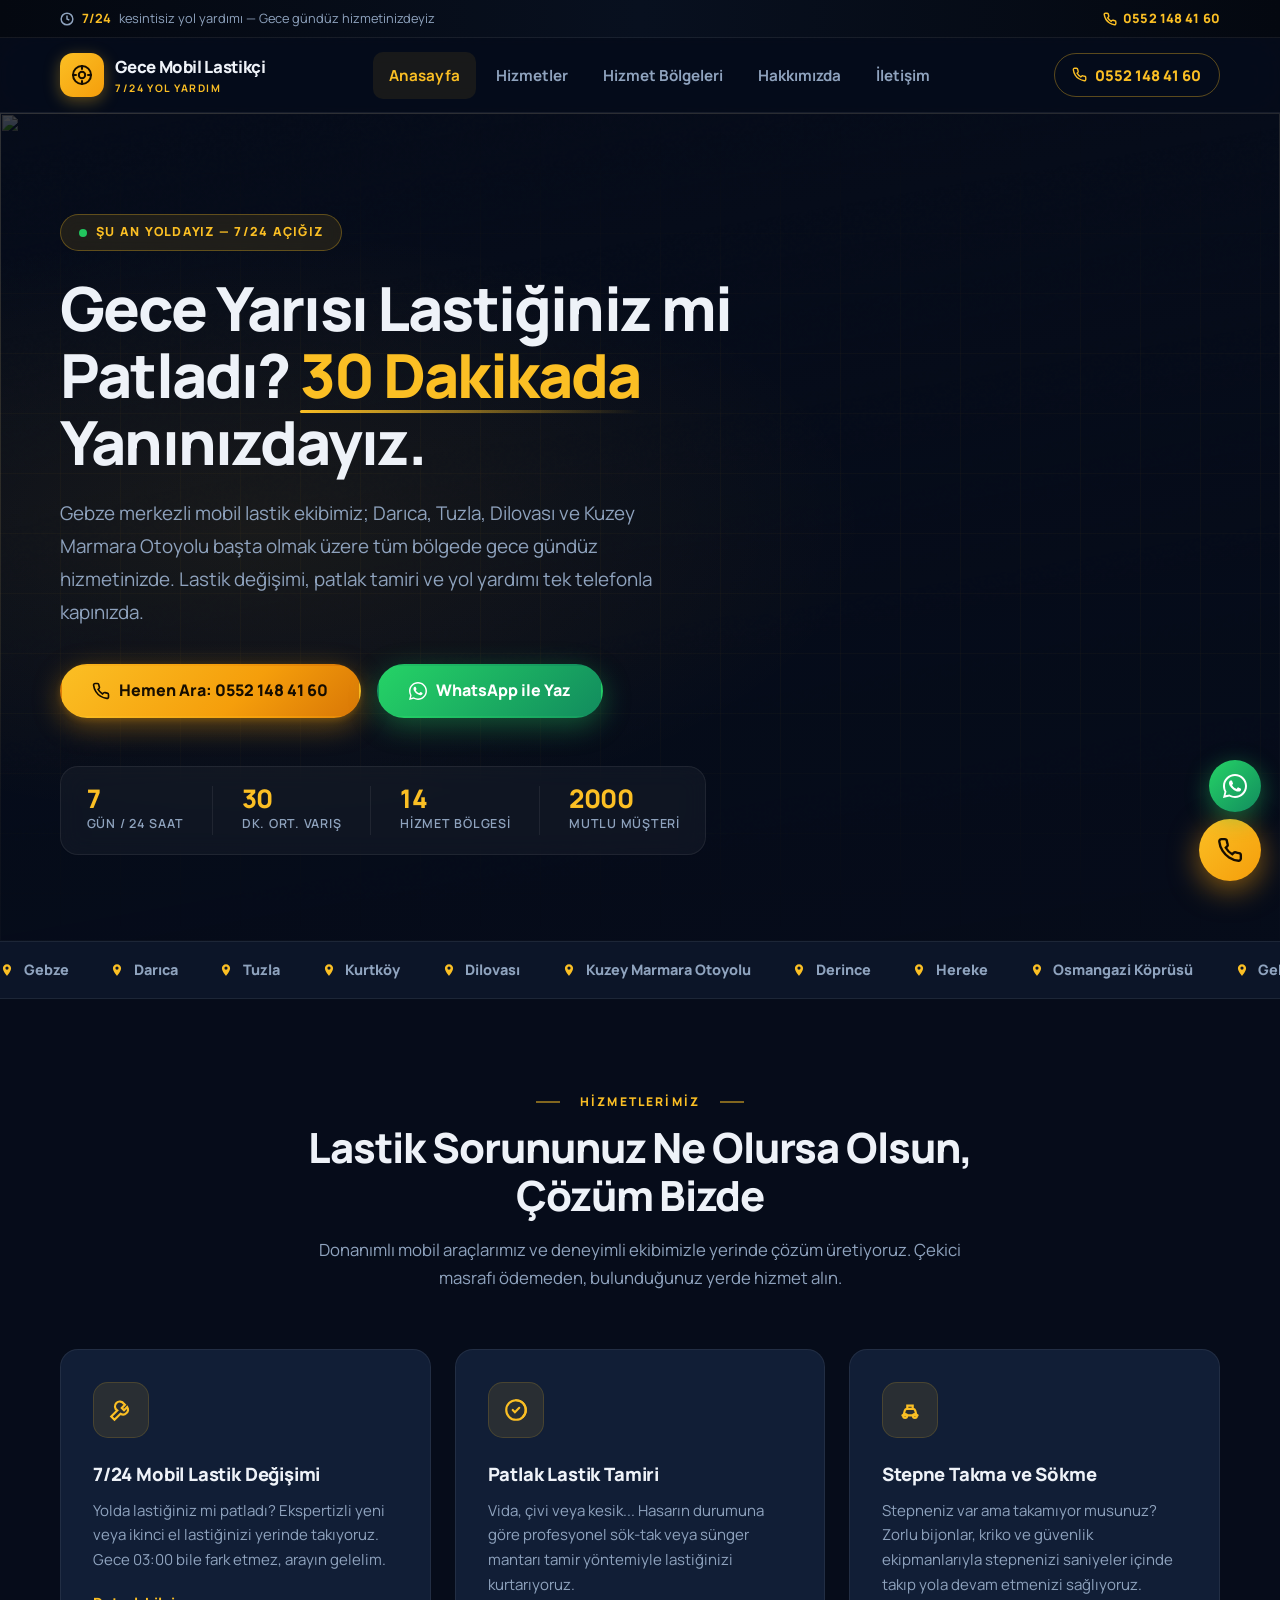
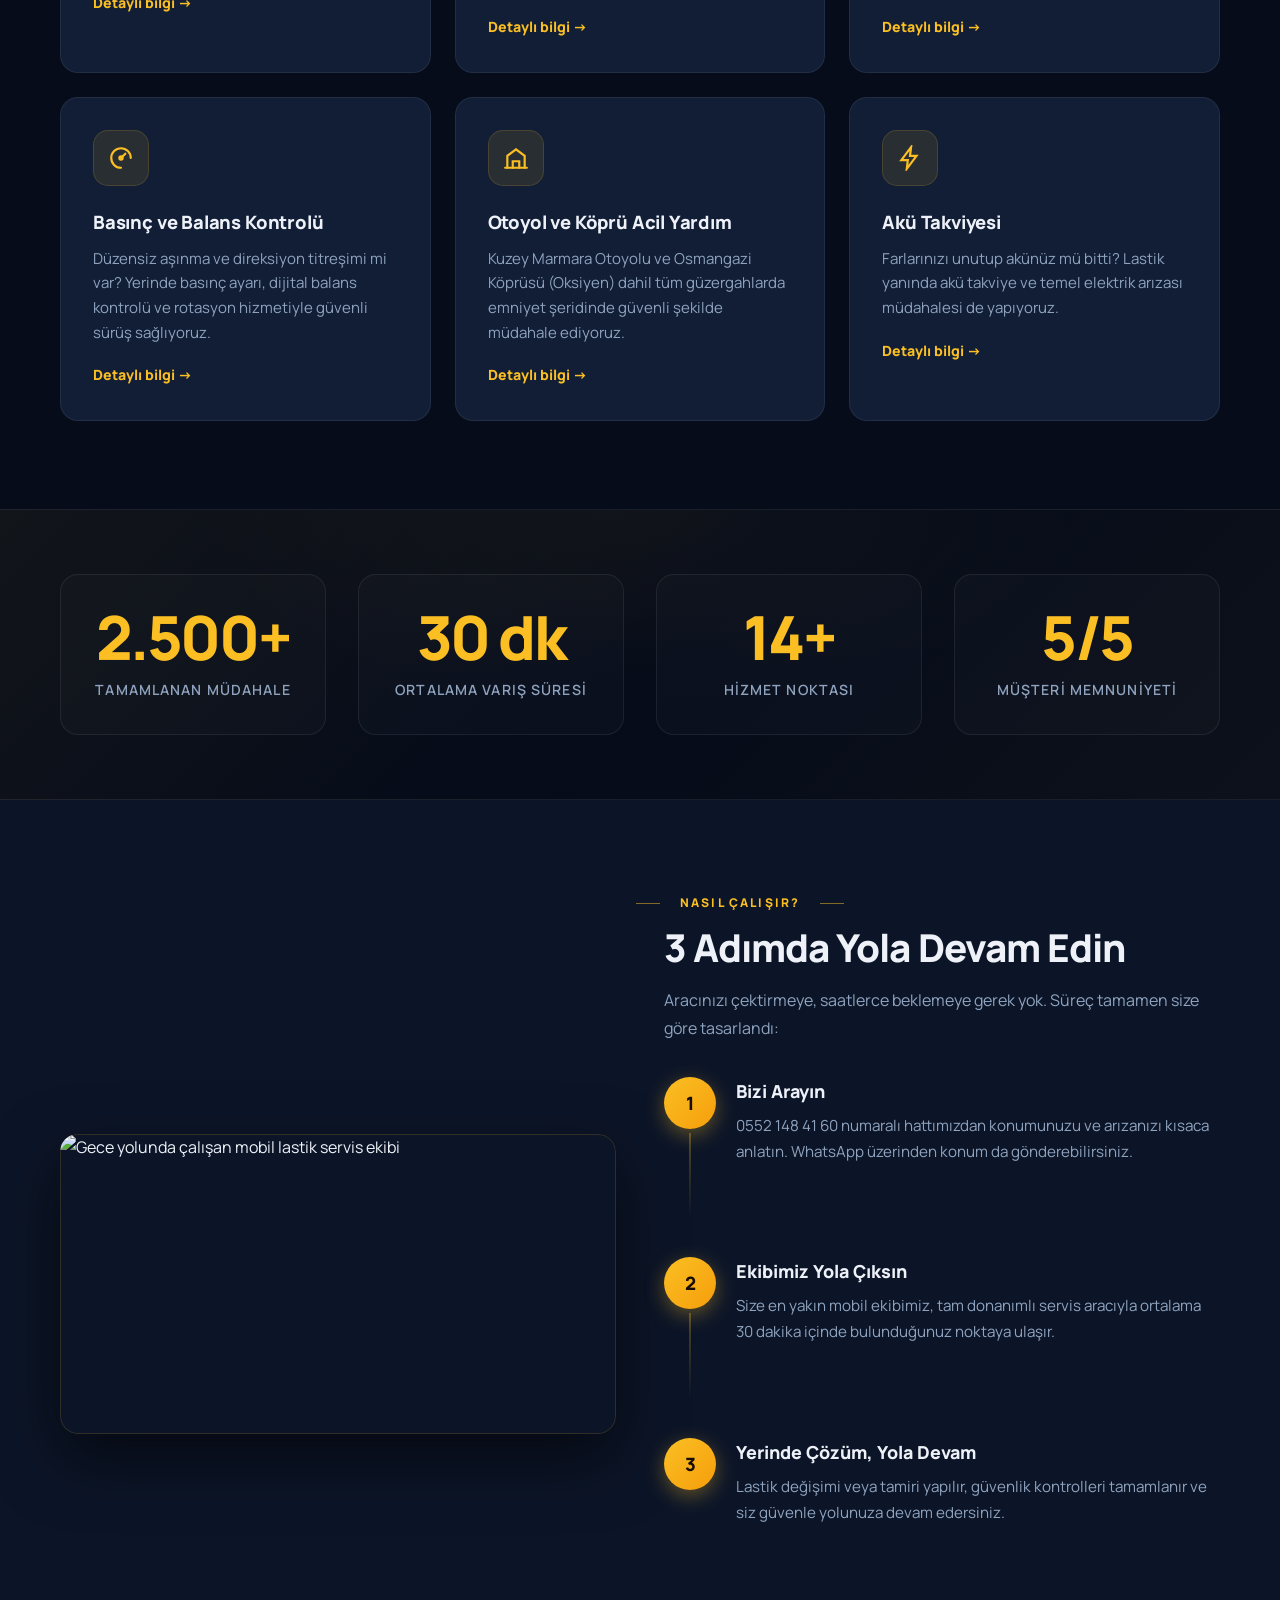
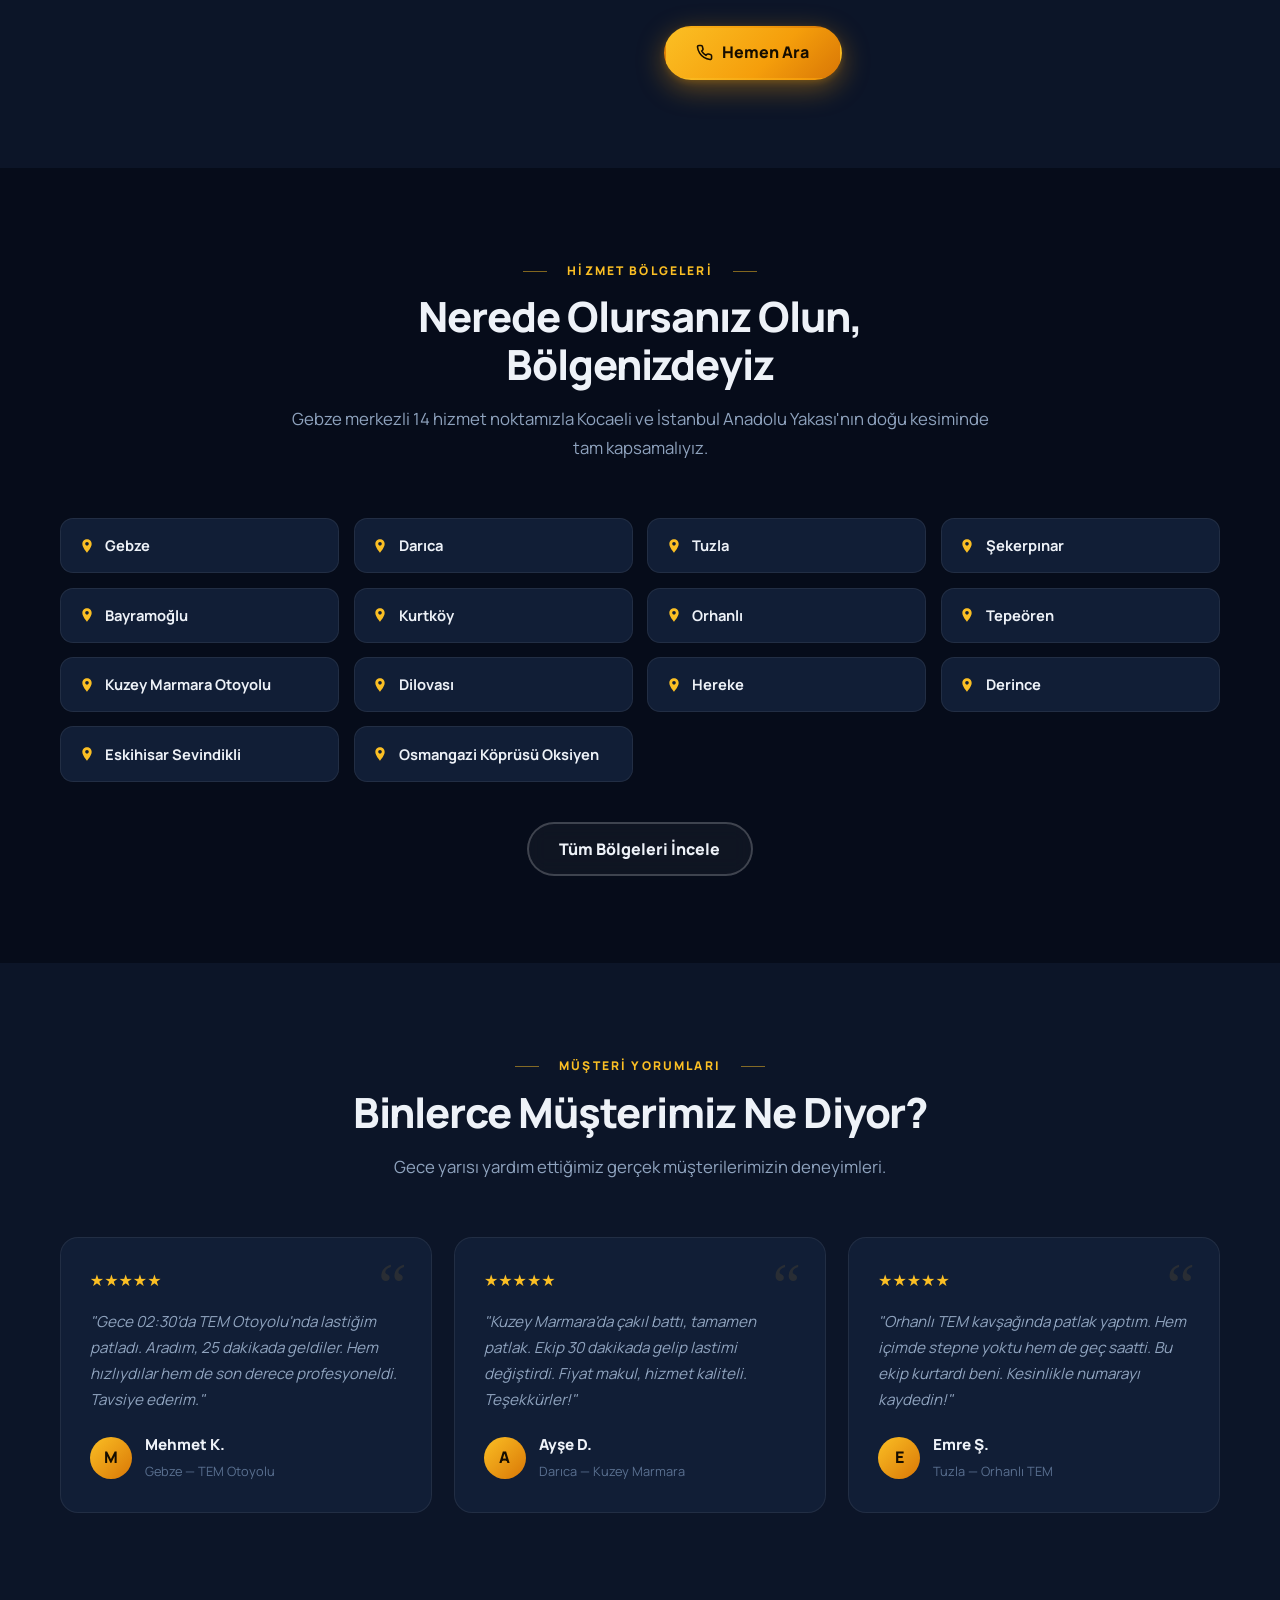
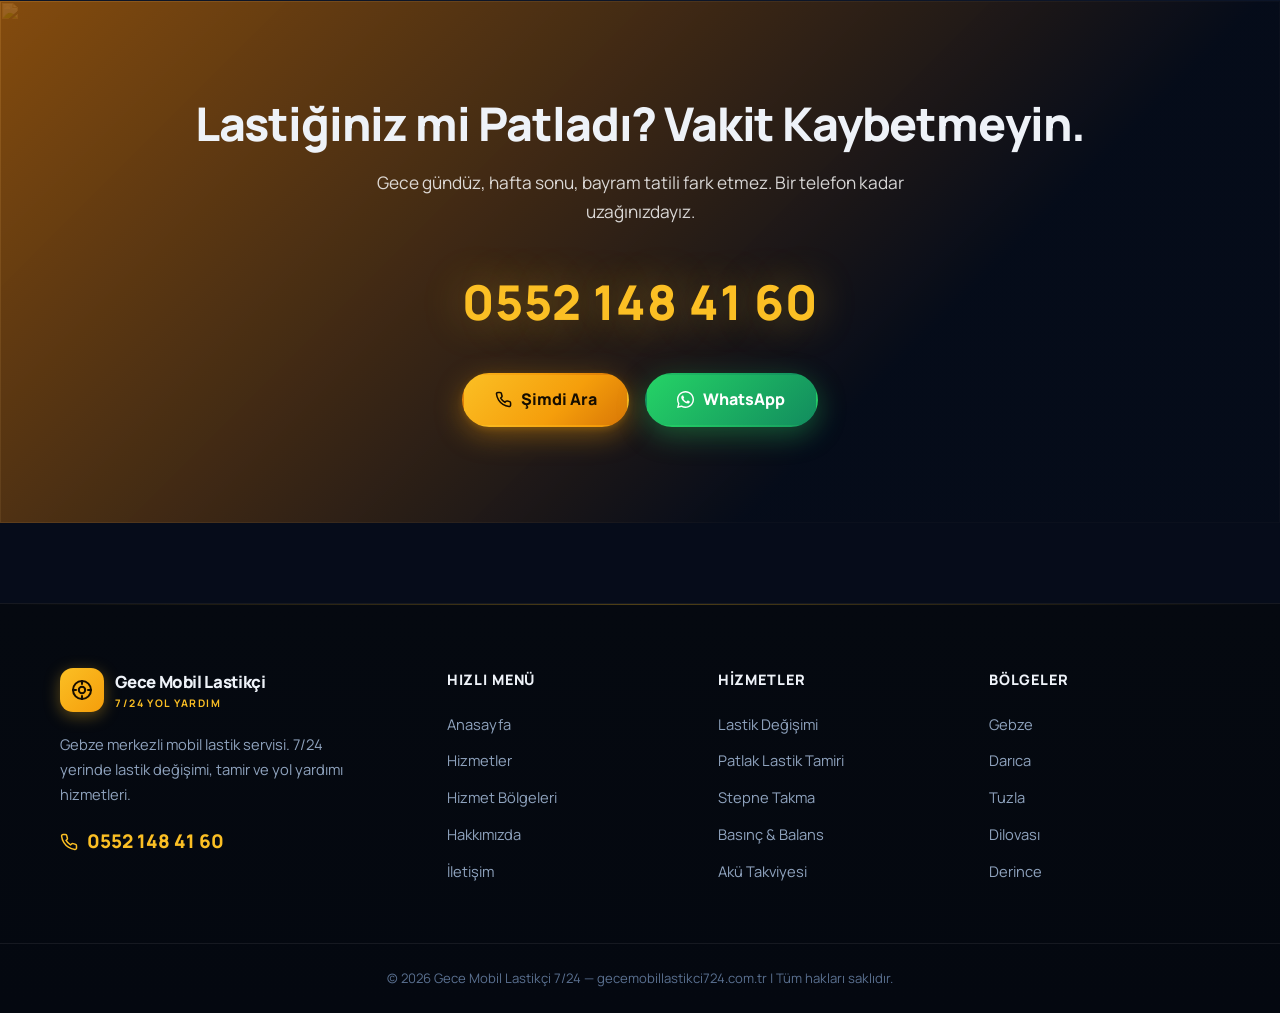
==== commit d73f419e: "feat: clean URLs + .htaccess - Add .htaccess: removes .html extension via mod_rewrite - 301 redirect" ====
--- a/index.html
+++ b/index.html
@@ -95,7 +95,7 @@
   <!-- Header -->
   <header class="site-header" id="siteHeader">
     <div class="container navbar">
-      <a href="index.html" class="brand" aria-label="Gece Mobil Lastikçi 7/24 ana sayfa">
+      <a href="/" class="brand" aria-label="Gece Mobil Lastikçi 7/24 ana sayfa">
         <span class="brand-badge" aria-hidden="true">
           <svg width="24" height="24" viewBox="0 0 24 24" fill="none" stroke="currentColor" stroke-width="2" stroke-linecap="round"><circle cx="12" cy="12" r="9"/><circle cx="12" cy="12" r="3.2"/><path d="M12 3v3M12 18v3M3 12h3M18 12h3"/></svg>
         </span>
@@ -104,11 +104,11 @@
 
       <nav aria-label="Ana menü">
         <ul class="nav-links" id="navLinks">
-          <li><a href="index.html" class="active" aria-current="page">Anasayfa</a></li>
-          <li><a href="hizmetler.html">Hizmetler</a></li>
-          <li><a href="hizmet-bolgeleri.html">Hizmet Bölgeleri</a></li>
-          <li><a href="hakkimizda.html">Hakkımızda</a></li>
-          <li><a href="iletisim.html">İletişim</a></li>
+          <li><a href="/" class="active" aria-current="page">Anasayfa</a></li>
+          <li><a href="/hizmetler">Hizmetler</a></li>
+          <li><a href="/hizmet-bolgeleri">Hizmet Bölgeleri</a></li>
+          <li><a href="/hakkimizda">Hakkımızda</a></li>
+          <li><a href="/iletisim">İletişim</a></li>
         </ul>
       </nav>
 
@@ -215,7 +215,7 @@
             </div>
             <h3>7/24 Mobil Lastik Değişimi</h3>
             <p>Yolda lastiğiniz mi patladı? Ekspertizli yeni veya ikinci el lastiğinizi yerinde takıyoruz. Gece 03:00 bile fark etmez, arayın gelelim.</p>
-            <a class="more" href="hizmetler.html">Detaylı bilgi &rarr;</a>
+            <a class="more" href="/hizmetler">Detaylı bilgi &rarr;</a>
           </article>
 
           <article class="card reveal delay-2">
@@ -224,7 +224,7 @@
             </div>
             <h3>Patlak Lastik Tamiri</h3>
             <p>Vida, çivi veya kesik... Hasarın durumuna göre profesyonel sök-tak veya sünger mantarı tamir yöntemiyle lastiğinizi kurtarıyoruz.</p>
-            <a class="more" href="hizmetler.html">Detaylı bilgi &rarr;</a>
+            <a class="more" href="/hizmetler">Detaylı bilgi &rarr;</a>
           </article>
 
           <article class="card reveal delay-3">
@@ -233,7 +233,7 @@
             </div>
             <h3>Stepne Takma ve Sökme</h3>
             <p>Stepneniz var ama takamıyor musunuz? Zorlu bijonlar, kriko ve güvenlik ekipmanlarıyla stepnenizi saniyeler içinde takıp yola devam etmenizi sağlıyoruz.</p>
-            <a class="more" href="hizmetler.html">Detaylı bilgi &rarr;</a>
+            <a class="more" href="/hizmetler">Detaylı bilgi &rarr;</a>
           </article>
 
           <article class="card reveal delay-1">
@@ -242,7 +242,7 @@
             </div>
             <h3>Basınç ve Balans Kontrolü</h3>
             <p>Düzensiz aşınma ve direksiyon titreşimi mi var? Yerinde basınç ayarı, dijital balans kontrolü ve rotasyon hizmetiyle güvenli sürüş sağlıyoruz.</p>
-            <a class="more" href="hizmetler.html">Detaylı bilgi &rarr;</a>
+            <a class="more" href="/hizmetler">Detaylı bilgi &rarr;</a>
           </article>
 
           <article class="card reveal delay-2">
@@ -251,7 +251,7 @@
             </div>
             <h3>Otoyol ve Köprü Acil Yardım</h3>
             <p>Kuzey Marmara Otoyolu ve Osmangazi Köprüsü (Oksiyen) dahil tüm güzergahlarda emniyet şeridinde güvenli şekilde müdahale ediyoruz.</p>
-            <a class="more" href="hizmetler.html">Detaylı bilgi &rarr;</a>
+            <a class="more" href="/hizmetler">Detaylı bilgi &rarr;</a>
           </article>
 
           <article class="card reveal delay-3">
@@ -260,7 +260,7 @@
             </div>
             <h3>Akü Takviyesi</h3>
             <p>Farlarınızı unutup akünüz mü bitti? Lastik yanında akü takviye ve temel elektrik arızası müdahalesi de yapıyoruz.</p>
-            <a class="more" href="hizmetler.html">Detaylı bilgi &rarr;</a>
+            <a class="more" href="/hizmetler">Detaylı bilgi &rarr;</a>
           </article>
 
         </div>
@@ -332,23 +332,23 @@
           <p>Gebze merkezli 14 hizmet noktamızla Kocaeli ve İstanbul Anadolu Yakası'nın doğu kesiminde tam kapsamalıyız.</p>
         </div>
         <div class="regions-grid reveal delay-1">
-          <a class="region-chip" href="hizmet-bolgeleri.html"><svg width="16" height="16" viewBox="0 0 24 24" fill="currentColor"><path d="M12 2C8.13 2 5 5.13 5 9c0 5.25 7 13 7 13s7-7.75 7-13c0-3.87-3.13-7-7-7zm0 9.5A2.5 2.5 0 1 1 12 6a2.5 2.5 0 0 1 0 5.5z"/></svg>Gebze</a>
-          <a class="region-chip" href="hizmet-bolgeleri.html"><svg width="16" height="16" viewBox="0 0 24 24" fill="currentColor"><path d="M12 2C8.13 2 5 5.13 5 9c0 5.25 7 13 7 13s7-7.75 7-13c0-3.87-3.13-7-7-7zm0 9.5A2.5 2.5 0 1 1 12 6a2.5 2.5 0 0 1 0 5.5z"/></svg>Darıca</a>
-          <a class="region-chip" href="hizmet-bolgeleri.html"><svg width="16" height="16" viewBox="0 0 24 24" fill="currentColor"><path d="M12 2C8.13 2 5 5.13 5 9c0 5.25 7 13 7 13s7-7.75 7-13c0-3.87-3.13-7-7-7zm0 9.5A2.5 2.5 0 1 1 12 6a2.5 2.5 0 0 1 0 5.5z"/></svg>Tuzla</a>
-          <a class="region-chip" href="hizmet-bolgeleri.html"><svg width="16" height="16" viewBox="0 0 24 24" fill="currentColor"><path d="M12 2C8.13 2 5 5.13 5 9c0 5.25 7 13 7 13s7-7.75 7-13c0-3.87-3.13-7-7-7zm0 9.5A2.5 2.5 0 1 1 12 6a2.5 2.5 0 0 1 0 5.5z"/></svg>Şekerpınar</a>
-          <a class="region-chip" href="hizmet-bolgeleri.html"><svg width="16" height="16" viewBox="0 0 24 24" fill="currentColor"><path d="M12 2C8.13 2 5 5.13 5 9c0 5.25 7 13 7 13s7-7.75 7-13c0-3.87-3.13-7-7-7zm0 9.5A2.5 2.5 0 1 1 12 6a2.5 2.5 0 0 1 0 5.5z"/></svg>Bayramoğlu</a>
-          <a class="region-chip" href="hizmet-bolgeleri.html"><svg width="16" height="16" viewBox="0 0 24 24" fill="currentColor"><path d="M12 2C8.13 2 5 5.13 5 9c0 5.25 7 13 7 13s7-7.75 7-13c0-3.87-3.13-7-7-7zm0 9.5A2.5 2.5 0 1 1 12 6a2.5 2.5 0 0 1 0 5.5z"/></svg>Kurtköy</a>
-          <a class="region-chip" href="hizmet-bolgeleri.html"><svg width="16" height="16" viewBox="0 0 24 24" fill="currentColor"><path d="M12 2C8.13 2 5 5.13 5 9c0 5.25 7 13 7 13s7-7.75 7-13c0-3.87-3.13-7-7-7zm0 9.5A2.5 2.5 0 1 1 12 6a2.5 2.5 0 0 1 0 5.5z"/></svg>Orhanlı</a>
-          <a class="region-chip" href="hizmet-bolgeleri.html"><svg width="16" height="16" viewBox="0 0 24 24" fill="currentColor"><path d="M12 2C8.13 2 5 5.13 5 9c0 5.25 7 13 7 13s7-7.75 7-13c0-3.87-3.13-7-7-7zm0 9.5A2.5 2.5 0 1 1 12 6a2.5 2.5 0 0 1 0 5.5z"/></svg>Tepeören</a>
-          <a class="region-chip" href="hizmet-bolgeleri.html"><svg width="16" height="16" viewBox="0 0 24 24" fill="currentColor"><path d="M12 2C8.13 2 5 5.13 5 9c0 5.25 7 13 7 13s7-7.75 7-13c0-3.87-3.13-7-7-7zm0 9.5A2.5 2.5 0 1 1 12 6a2.5 2.5 0 0 1 0 5.5z"/></svg>Kuzey Marmara Otoyolu</a>
-          <a class="region-chip" href="hizmet-bolgeleri.html"><svg width="16" height="16" viewBox="0 0 24 24" fill="currentColor"><path d="M12 2C8.13 2 5 5.13 5 9c0 5.25 7 13 7 13s7-7.75 7-13c0-3.87-3.13-7-7-7zm0 9.5A2.5 2.5 0 1 1 12 6a2.5 2.5 0 0 1 0 5.5z"/></svg>Dilovası</a>
-          <a class="region-chip" href="hizmet-bolgeleri.html"><svg width="16" height="16" viewBox="0 0 24 24" fill="currentColor"><path d="M12 2C8.13 2 5 5.13 5 9c0 5.25 7 13 7 13s7-7.75 7-13c0-3.87-3.13-7-7-7zm0 9.5A2.5 2.5 0 1 1 12 6a2.5 2.5 0 0 1 0 5.5z"/></svg>Hereke</a>
-          <a class="region-chip" href="hizmet-bolgeleri.html"><svg width="16" height="16" viewBox="0 0 24 24" fill="currentColor"><path d="M12 2C8.13 2 5 5.13 5 9c0 5.25 7 13 7 13s7-7.75 7-13c0-3.87-3.13-7-7-7zm0 9.5A2.5 2.5 0 1 1 12 6a2.5 2.5 0 0 1 0 5.5z"/></svg>Derince</a>
-          <a class="region-chip" href="hizmet-bolgeleri.html"><svg width="16" height="16" viewBox="0 0 24 24" fill="currentColor"><path d="M12 2C8.13 2 5 5.13 5 9c0 5.25 7 13 7 13s7-7.75 7-13c0-3.87-3.13-7-7-7zm0 9.5A2.5 2.5 0 1 1 12 6a2.5 2.5 0 0 1 0 5.5z"/></svg>Eskihisar Sevindikli</a>
-          <a class="region-chip" href="hizmet-bolgeleri.html"><svg width="16" height="16" viewBox="0 0 24 24" fill="currentColor"><path d="M12 2C8.13 2 5 5.13 5 9c0 5.25 7 13 7 13s7-7.75 7-13c0-3.87-3.13-7-7-7zm0 9.5A2.5 2.5 0 1 1 12 6a2.5 2.5 0 0 1 0 5.5z"/></svg>Osmangazi Köprüsü Oksiyen</a>
+          <a class="region-chip" href="/hizmet-bolgeleri"><svg width="16" height="16" viewBox="0 0 24 24" fill="currentColor"><path d="M12 2C8.13 2 5 5.13 5 9c0 5.25 7 13 7 13s7-7.75 7-13c0-3.87-3.13-7-7-7zm0 9.5A2.5 2.5 0 1 1 12 6a2.5 2.5 0 0 1 0 5.5z"/></svg>Gebze</a>
+          <a class="region-chip" href="/hizmet-bolgeleri"><svg width="16" height="16" viewBox="0 0 24 24" fill="currentColor"><path d="M12 2C8.13 2 5 5.13 5 9c0 5.25 7 13 7 13s7-7.75 7-13c0-3.87-3.13-7-7-7zm0 9.5A2.5 2.5 0 1 1 12 6a2.5 2.5 0 0 1 0 5.5z"/></svg>Darıca</a>
+          <a class="region-chip" href="/hizmet-bolgeleri"><svg width="16" height="16" viewBox="0 0 24 24" fill="currentColor"><path d="M12 2C8.13 2 5 5.13 5 9c0 5.25 7 13 7 13s7-7.75 7-13c0-3.87-3.13-7-7-7zm0 9.5A2.5 2.5 0 1 1 12 6a2.5 2.5 0 0 1 0 5.5z"/></svg>Tuzla</a>
+          <a class="region-chip" href="/hizmet-bolgeleri"><svg width="16" height="16" viewBox="0 0 24 24" fill="currentColor"><path d="M12 2C8.13 2 5 5.13 5 9c0 5.25 7 13 7 13s7-7.75 7-13c0-3.87-3.13-7-7-7zm0 9.5A2.5 2.5 0 1 1 12 6a2.5 2.5 0 0 1 0 5.5z"/></svg>Şekerpınar</a>
+          <a class="region-chip" href="/hizmet-bolgeleri"><svg width="16" height="16" viewBox="0 0 24 24" fill="currentColor"><path d="M12 2C8.13 2 5 5.13 5 9c0 5.25 7 13 7 13s7-7.75 7-13c0-3.87-3.13-7-7-7zm0 9.5A2.5 2.5 0 1 1 12 6a2.5 2.5 0 0 1 0 5.5z"/></svg>Bayramoğlu</a>
+          <a class="region-chip" href="/hizmet-bolgeleri"><svg width="16" height="16" viewBox="0 0 24 24" fill="currentColor"><path d="M12 2C8.13 2 5 5.13 5 9c0 5.25 7 13 7 13s7-7.75 7-13c0-3.87-3.13-7-7-7zm0 9.5A2.5 2.5 0 1 1 12 6a2.5 2.5 0 0 1 0 5.5z"/></svg>Kurtköy</a>
+          <a class="region-chip" href="/hizmet-bolgeleri"><svg width="16" height="16" viewBox="0 0 24 24" fill="currentColor"><path d="M12 2C8.13 2 5 5.13 5 9c0 5.25 7 13 7 13s7-7.75 7-13c0-3.87-3.13-7-7-7zm0 9.5A2.5 2.5 0 1 1 12 6a2.5 2.5 0 0 1 0 5.5z"/></svg>Orhanlı</a>
+          <a class="region-chip" href="/hizmet-bolgeleri"><svg width="16" height="16" viewBox="0 0 24 24" fill="currentColor"><path d="M12 2C8.13 2 5 5.13 5 9c0 5.25 7 13 7 13s7-7.75 7-13c0-3.87-3.13-7-7-7zm0 9.5A2.5 2.5 0 1 1 12 6a2.5 2.5 0 0 1 0 5.5z"/></svg>Tepeören</a>
+          <a class="region-chip" href="/hizmet-bolgeleri"><svg width="16" height="16" viewBox="0 0 24 24" fill="currentColor"><path d="M12 2C8.13 2 5 5.13 5 9c0 5.25 7 13 7 13s7-7.75 7-13c0-3.87-3.13-7-7-7zm0 9.5A2.5 2.5 0 1 1 12 6a2.5 2.5 0 0 1 0 5.5z"/></svg>Kuzey Marmara Otoyolu</a>
+          <a class="region-chip" href="/hizmet-bolgeleri"><svg width="16" height="16" viewBox="0 0 24 24" fill="currentColor"><path d="M12 2C8.13 2 5 5.13 5 9c0 5.25 7 13 7 13s7-7.75 7-13c0-3.87-3.13-7-7-7zm0 9.5A2.5 2.5 0 1 1 12 6a2.5 2.5 0 0 1 0 5.5z"/></svg>Dilovası</a>
+          <a class="region-chip" href="/hizmet-bolgeleri"><svg width="16" height="16" viewBox="0 0 24 24" fill="currentColor"><path d="M12 2C8.13 2 5 5.13 5 9c0 5.25 7 13 7 13s7-7.75 7-13c0-3.87-3.13-7-7-7zm0 9.5A2.5 2.5 0 1 1 12 6a2.5 2.5 0 0 1 0 5.5z"/></svg>Hereke</a>
+          <a class="region-chip" href="/hizmet-bolgeleri"><svg width="16" height="16" viewBox="0 0 24 24" fill="currentColor"><path d="M12 2C8.13 2 5 5.13 5 9c0 5.25 7 13 7 13s7-7.75 7-13c0-3.87-3.13-7-7-7zm0 9.5A2.5 2.5 0 1 1 12 6a2.5 2.5 0 0 1 0 5.5z"/></svg>Derince</a>
+          <a class="region-chip" href="/hizmet-bolgeleri"><svg width="16" height="16" viewBox="0 0 24 24" fill="currentColor"><path d="M12 2C8.13 2 5 5.13 5 9c0 5.25 7 13 7 13s7-7.75 7-13c0-3.87-3.13-7-7-7zm0 9.5A2.5 2.5 0 1 1 12 6a2.5 2.5 0 0 1 0 5.5z"/></svg>Eskihisar Sevindikli</a>
+          <a class="region-chip" href="/hizmet-bolgeleri"><svg width="16" height="16" viewBox="0 0 24 24" fill="currentColor"><path d="M12 2C8.13 2 5 5.13 5 9c0 5.25 7 13 7 13s7-7.75 7-13c0-3.87-3.13-7-7-7zm0 9.5A2.5 2.5 0 1 1 12 6a2.5 2.5 0 0 1 0 5.5z"/></svg>Osmangazi Köprüsü Oksiyen</a>
         </div>
         <p style="text-align:center;margin-top:2.5rem" class="reveal">
-          <a class="btn btn-ghost" href="hizmet-bolgeleri.html">Tüm Bölgeleri İncele</a>
+          <a class="btn btn-ghost" href="/hizmet-bolgeleri">Tüm Bölgeleri İncele</a>
         </p>
       </div>
     </section>
@@ -430,7 +430,7 @@
   <footer class="site-footer">
     <div class="container footer-grid">
       <div>
-        <a href="index.html" class="brand" style="margin-bottom:1.2rem;display:inline-flex">
+        <a href="/" class="brand" style="margin-bottom:1.2rem;display:inline-flex">
           <span class="brand-badge" aria-hidden="true">
             <svg width="24" height="24" viewBox="0 0 24 24" fill="none" stroke="currentColor" stroke-width="2" stroke-linecap="round"><circle cx="12" cy="12" r="9"/><circle cx="12" cy="12" r="3.2"/><path d="M12 3v3M12 18v3M3 12h3M18 12h3"/></svg>
           </span>
@@ -445,31 +445,31 @@
       <div>
         <h4>Hızlı Menü</h4>
         <ul>
-          <li><a href="index.html">Anasayfa</a></li>
-          <li><a href="hizmetler.html">Hizmetler</a></li>
-          <li><a href="hizmet-bolgeleri.html">Hizmet Bölgeleri</a></li>
-          <li><a href="hakkimizda.html">Hakkımızda</a></li>
-          <li><a href="iletisim.html">İletişim</a></li>
+          <li><a href="/">Anasayfa</a></li>
+          <li><a href="/hizmetler">Hizmetler</a></li>
+          <li><a href="/hizmet-bolgeleri">Hizmet Bölgeleri</a></li>
+          <li><a href="/hakkimizda">Hakkımızda</a></li>
+          <li><a href="/iletisim">İletişim</a></li>
         </ul>
       </div>
       <div>
         <h4>Hizmetler</h4>
         <ul>
-          <li><a href="hizmetler.html">Lastik Değişimi</a></li>
-          <li><a href="hizmetler.html">Patlak Lastik Tamiri</a></li>
-          <li><a href="hizmetler.html">Stepne Takma</a></li>
-          <li><a href="hizmetler.html">Basınç &amp; Balans</a></li>
-          <li><a href="hizmetler.html">Akü Takviyesi</a></li>
+          <li><a href="/hizmetler">Lastik Değişimi</a></li>
+          <li><a href="/hizmetler">Patlak Lastik Tamiri</a></li>
+          <li><a href="/hizmetler">Stepne Takma</a></li>
+          <li><a href="/hizmetler">Basınç &amp; Balans</a></li>
+          <li><a href="/hizmetler">Akü Takviyesi</a></li>
         </ul>
       </div>
       <div>
         <h4>Bölgeler</h4>
         <ul>
-          <li><a href="hizmet-bolgeleri.html">Gebze</a></li>
-          <li><a href="hizmet-bolgeleri.html">Darıca</a></li>
-          <li><a href="hizmet-bolgeleri.html">Tuzla</a></li>
-          <li><a href="hizmet-bolgeleri.html">Dilovası</a></li>
-          <li><a href="hizmet-bolgeleri.html">Derince</a></li>
+          <li><a href="/hizmet-bolgeleri">Gebze</a></li>
+          <li><a href="/hizmet-bolgeleri">Darıca</a></li>
+          <li><a href="/hizmet-bolgeleri">Tuzla</a></li>
+          <li><a href="/hizmet-bolgeleri">Dilovası</a></li>
+          <li><a href="/hizmet-bolgeleri">Derince</a></li>
         </ul>
       </div>
     </div>
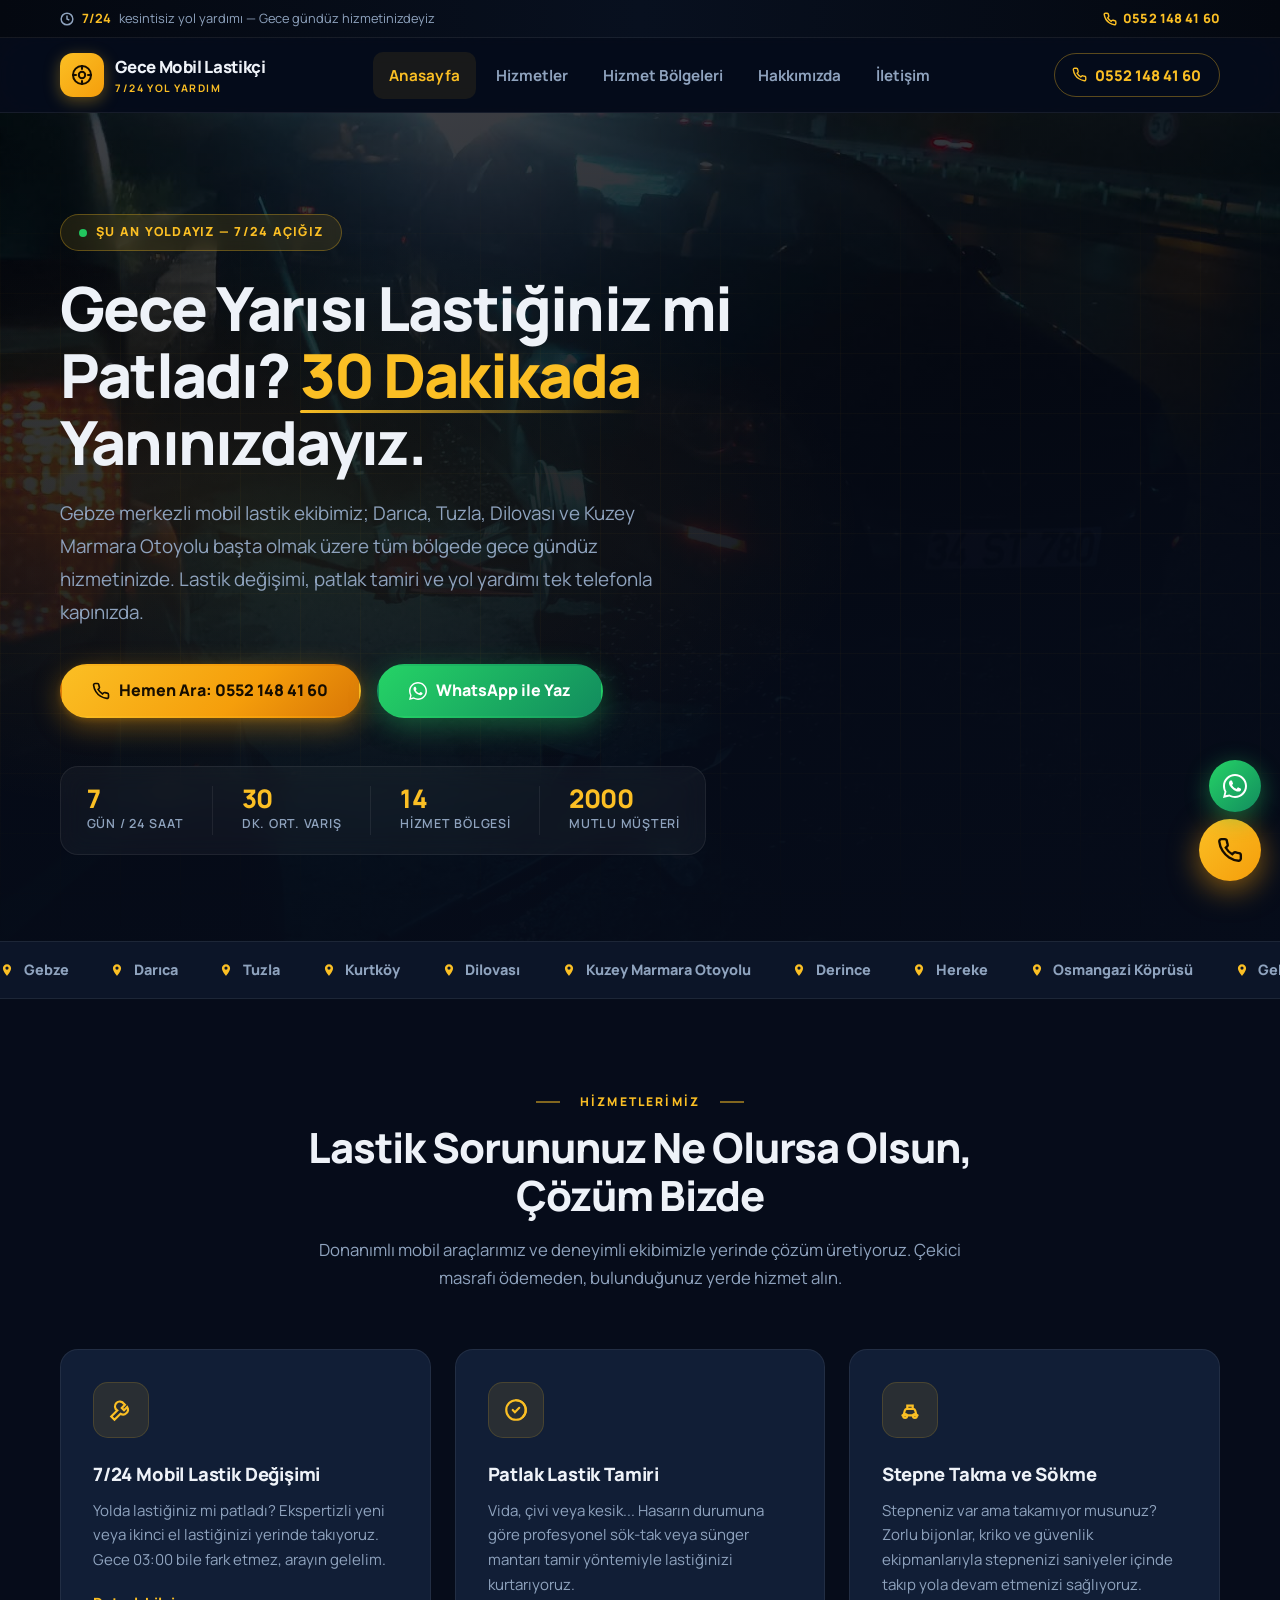
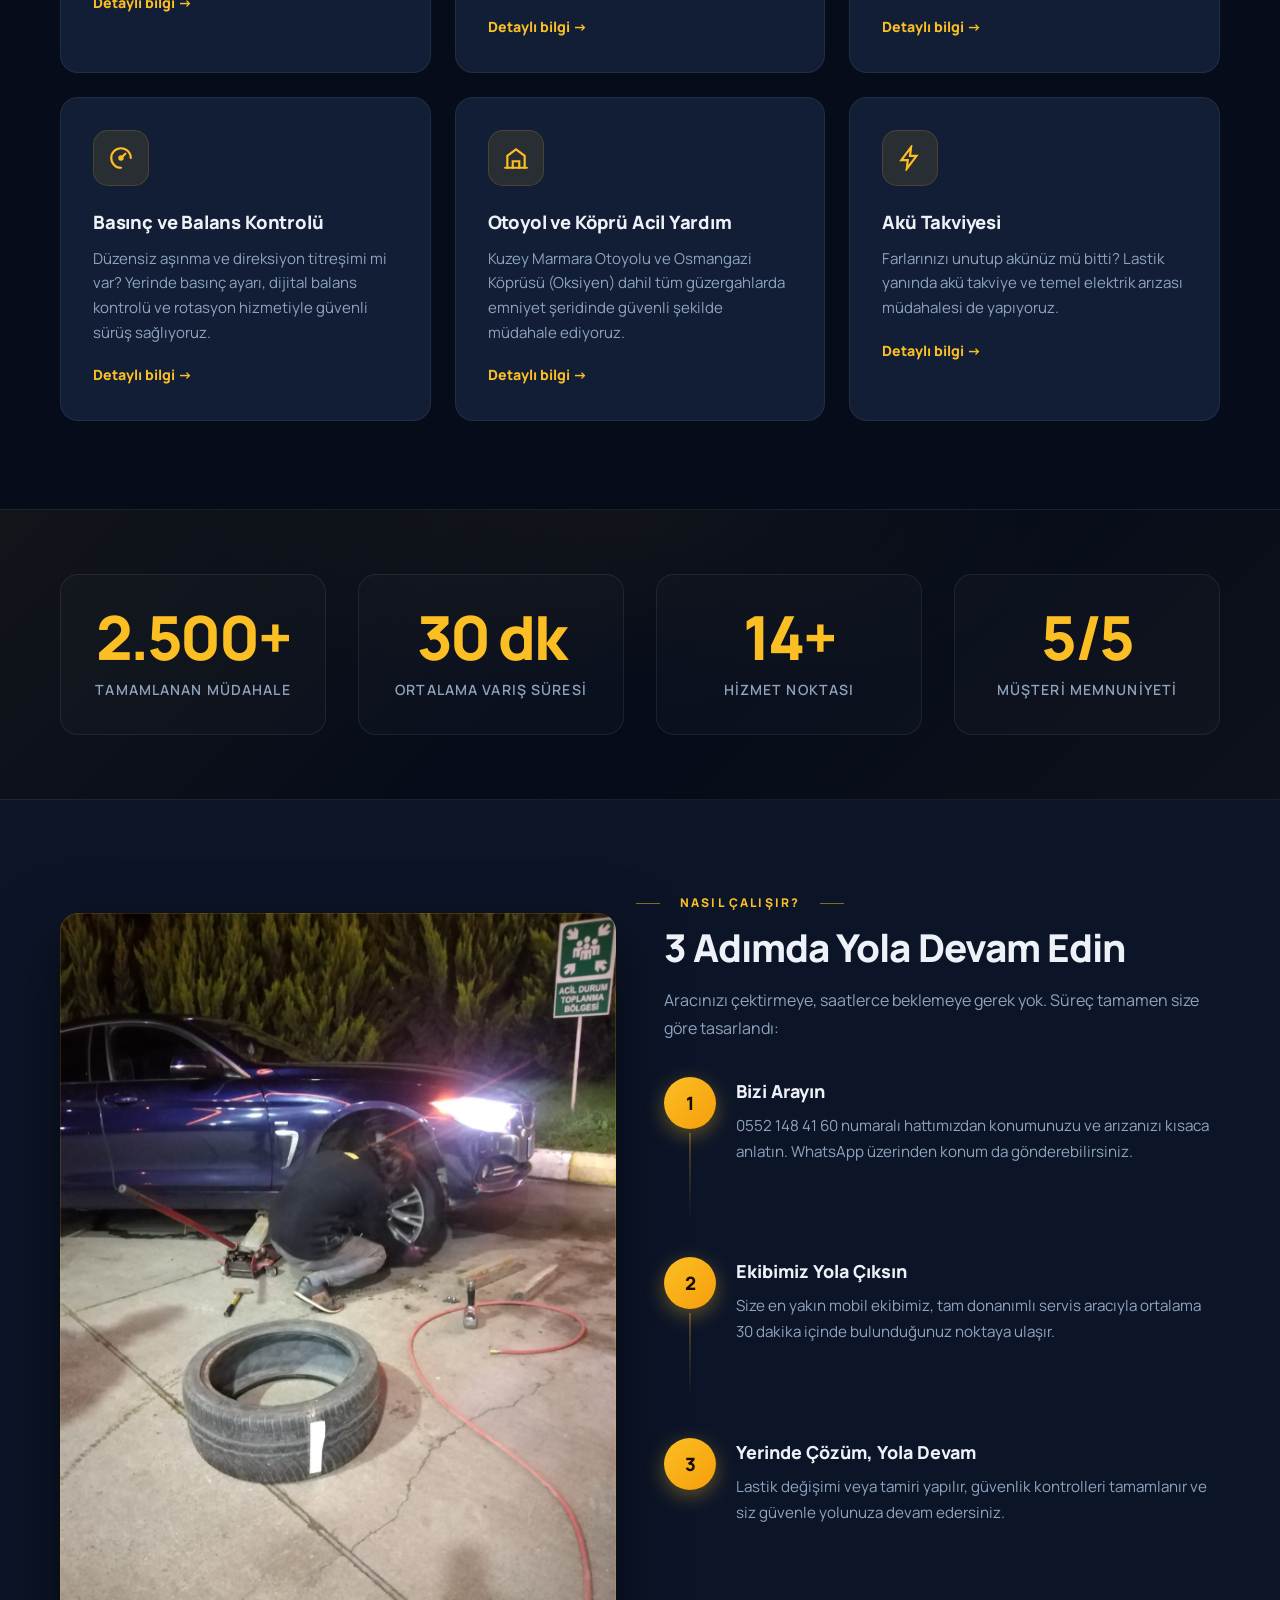
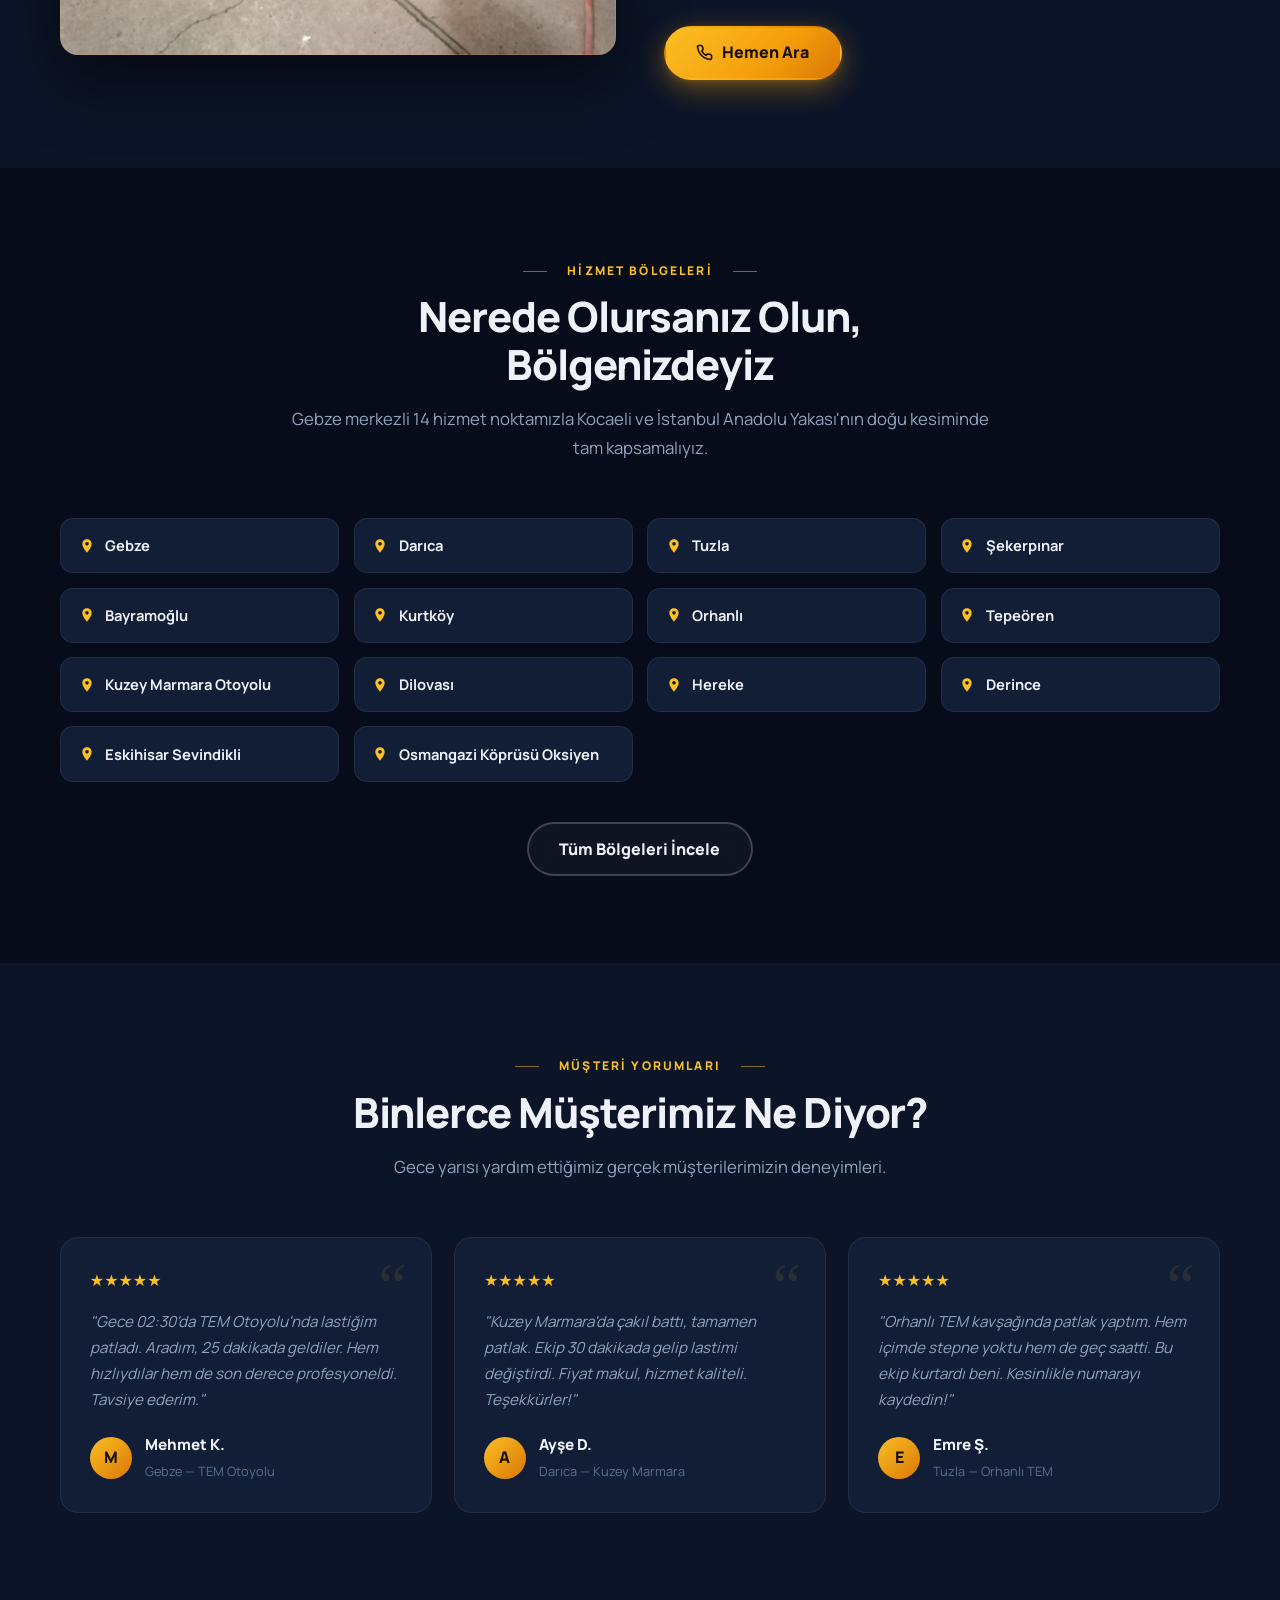
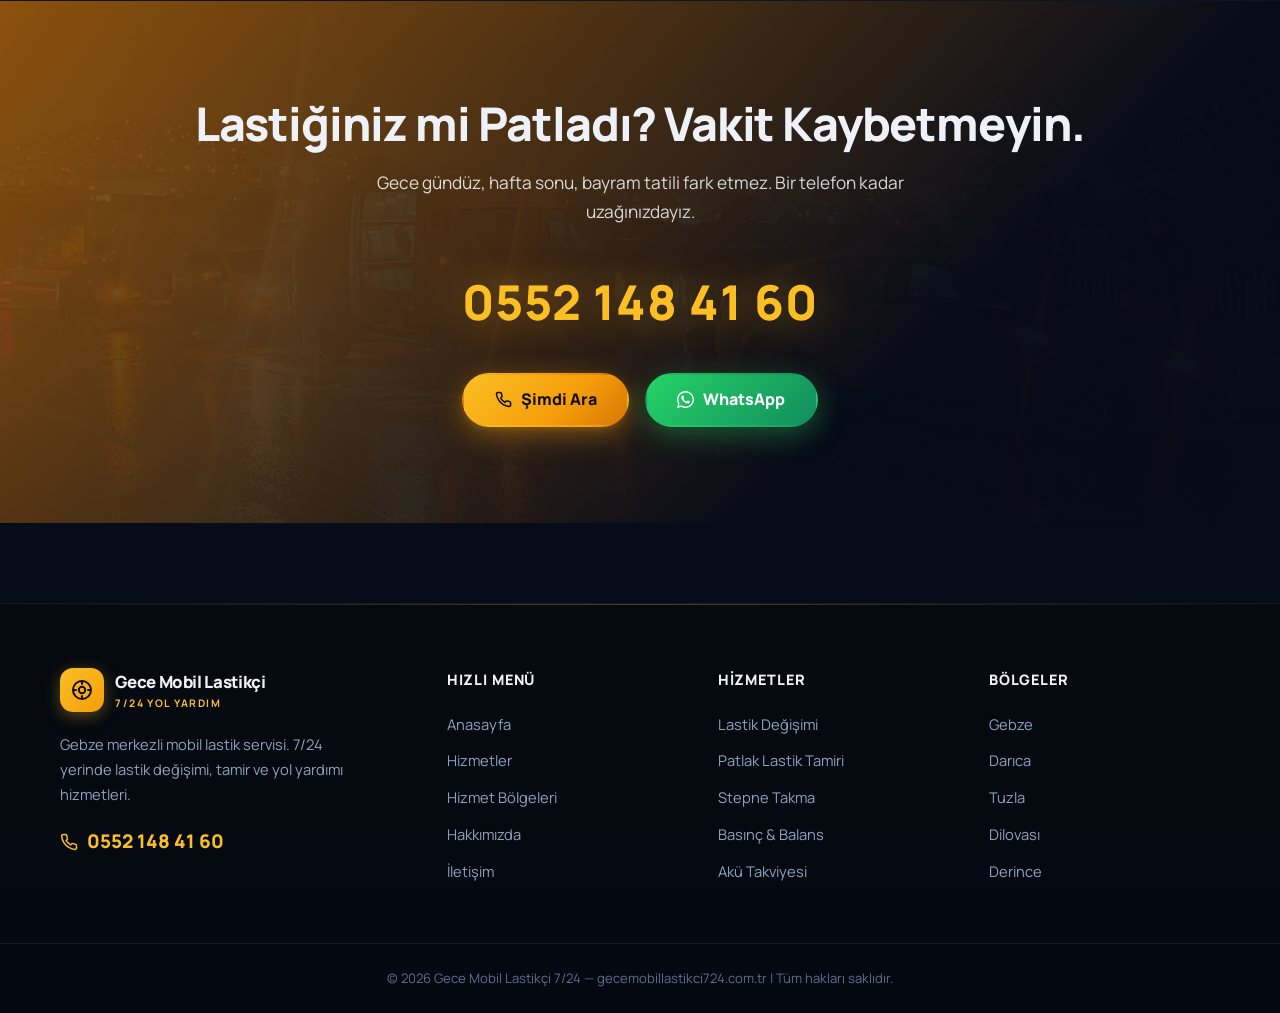
==== commit d00e2edf: "feat: replace all mock images with real customer photos - Rename 21 customer photos with descriptive" ====
--- a/index.html
+++ b/index.html
@@ -19,13 +19,13 @@
   <meta property="og:title" content="Gece Mobil Lastikçi 7/24 | Gece Yarısı Bile 30 Dakikada Yanınızda">
   <meta property="og:description" content="Gebze, Darıca, Tuzla, Dilovası ve Kuzey Marmara Otoyolu'nda 7/24 mobil lastik hizmeti. Patlak lastik mi? Hemen arayın: 0552 148 41 60">
   <meta property="og:url" content="https://gecemobillastikci724.com.tr/">
-  <meta property="og:image" content="https://images.unsplash.com/photo-1511919884226-fd3cad34687c?w=1200&q=80">
+  <meta property="og:image" content="https://gecemobillastikci724.com.tr/img/yagmurlu-gece-kopru-servis.jpg">
 
   <!-- Twitter -->
   <meta name="twitter:card" content="summary_large_image">
   <meta name="twitter:title" content="Gece Mobil Lastikçi 7/24 | Gebze - Darıca - Tuzla">
   <meta name="twitter:description" content="7/24 mobil lastik değişimi ve tamir hizmeti. 0552 148 41 60">
-  <meta name="twitter:image" content="https://images.unsplash.com/photo-1511919884226-fd3cad34687c?w=1200&q=80">
+  <meta name="twitter:image" content="https://gecemobillastikci724.com.tr/img/yagmurlu-gece-kopru-servis.jpg">
 
   <link rel="icon" href="data:image/svg+xml,<svg xmlns='http://www.w3.org/2000/svg' viewBox='0 0 100 100'><circle cx='50' cy='50' r='46' fill='%23f59e0b'/><circle cx='50' cy='50' r='20' fill='%230b1220'/></svg>">
   <link rel="preconnect" href="https://fonts.googleapis.com">
@@ -41,7 +41,7 @@
     "name": "Gece Mobil Lastikçi 7/24",
     "url": "https://gecemobillastikci724.com.tr/",
     "telephone": "+905521484160",
-    "image": "https://images.unsplash.com/photo-1511919884226-fd3cad34687c?w=1200&q=80",
+    "image": "https://gecemobillastikci724.com.tr/img/yagmurlu-gece-kopru-servis.jpg",
     "priceRange": "₺₺",
     "description": "Gebze ve çevresinde 7/24 gece mobil lastik hizmeti: lastik değişimi, patlak lastik tamiri, stepne takma, otoyol yol yardımı.",
     "address": {
@@ -127,7 +127,7 @@
     <!-- Hero -->
     <section class="hero">
       <div class="hero-bg" aria-hidden="true">
-        <img src="https://images.unsplash.com/photo-1511919884226-fd3cad34687c?w=1600&q=80" alt="" loading="eager" fetchpriority="high">
+        <img src="img/hero-gece-lastik-degisimi.jpg" alt="" loading="eager" fetchpriority="high">
       </div>
       <div class="container">
         <div class="hero-content">
@@ -295,7 +295,7 @@
     <section class="section section-alt">
       <div class="container split">
         <div class="split-media reveal-left">
-          <img src="https://images.unsplash.com/photo-1504307651254-35680f356dfd?w=1000&q=80" alt="Gece yolunda çalışan mobil lastik servis ekibi" loading="lazy">
+          <img src="img/gece-bmw-lastik-degisimi.jpg" alt="Gece yolunda çalışan mobil lastik servis ekibi" loading="lazy">
         </div>
         <div class="reveal-right">
           <span class="eyebrow">Nasıl Çalışır?</span>
@@ -406,7 +406,7 @@
     <!-- CTA -->
     <section class="cta-band">
       <div class="cta-band-bg" aria-hidden="true">
-        <img src="https://images.unsplash.com/photo-1477959858617-67f85cf4f1df?w=1600&q=80" alt="" loading="lazy">
+        <img src="img/yagmurlu-gece-kopru-servis.jpg" alt="" loading="lazy">
       </div>
       <div class="container">
         <h2 class="reveal">Lastiğiniz mi Patladı? Vakit Kaybetmeyin.</h2>
